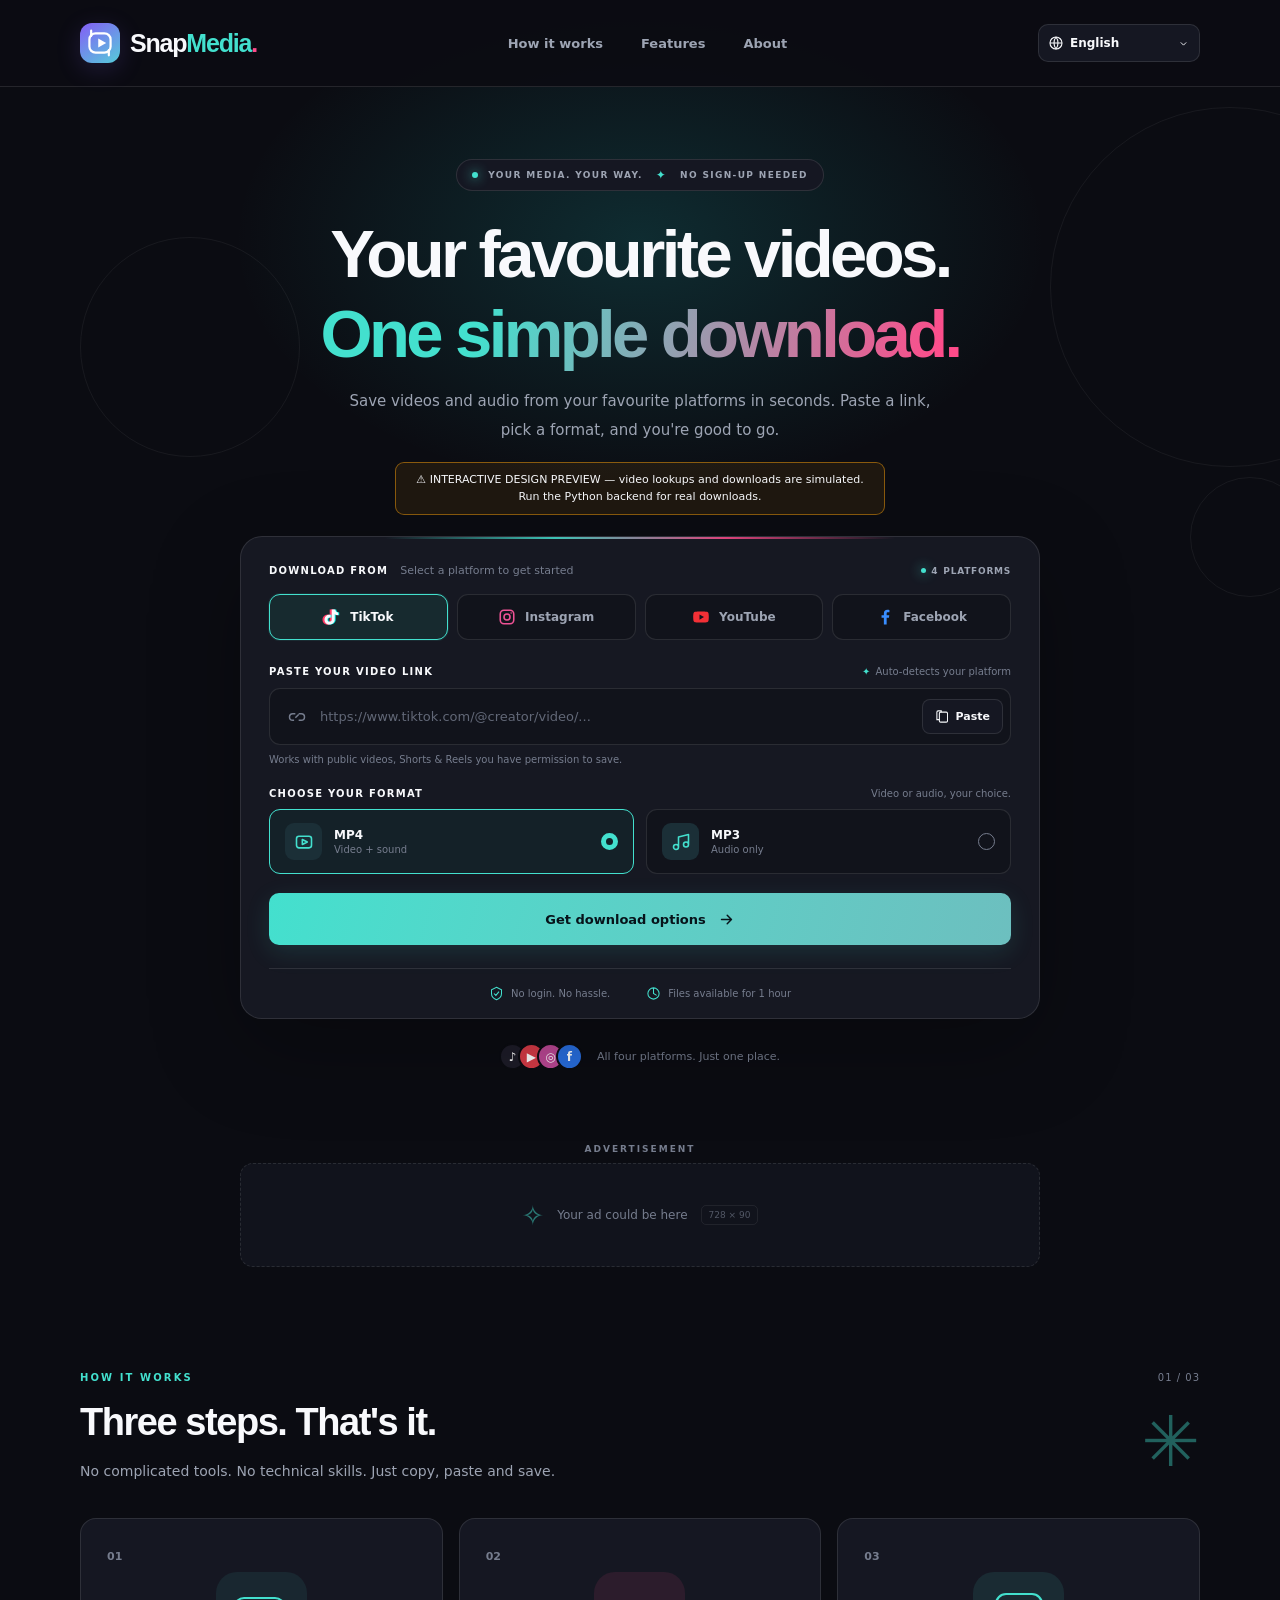
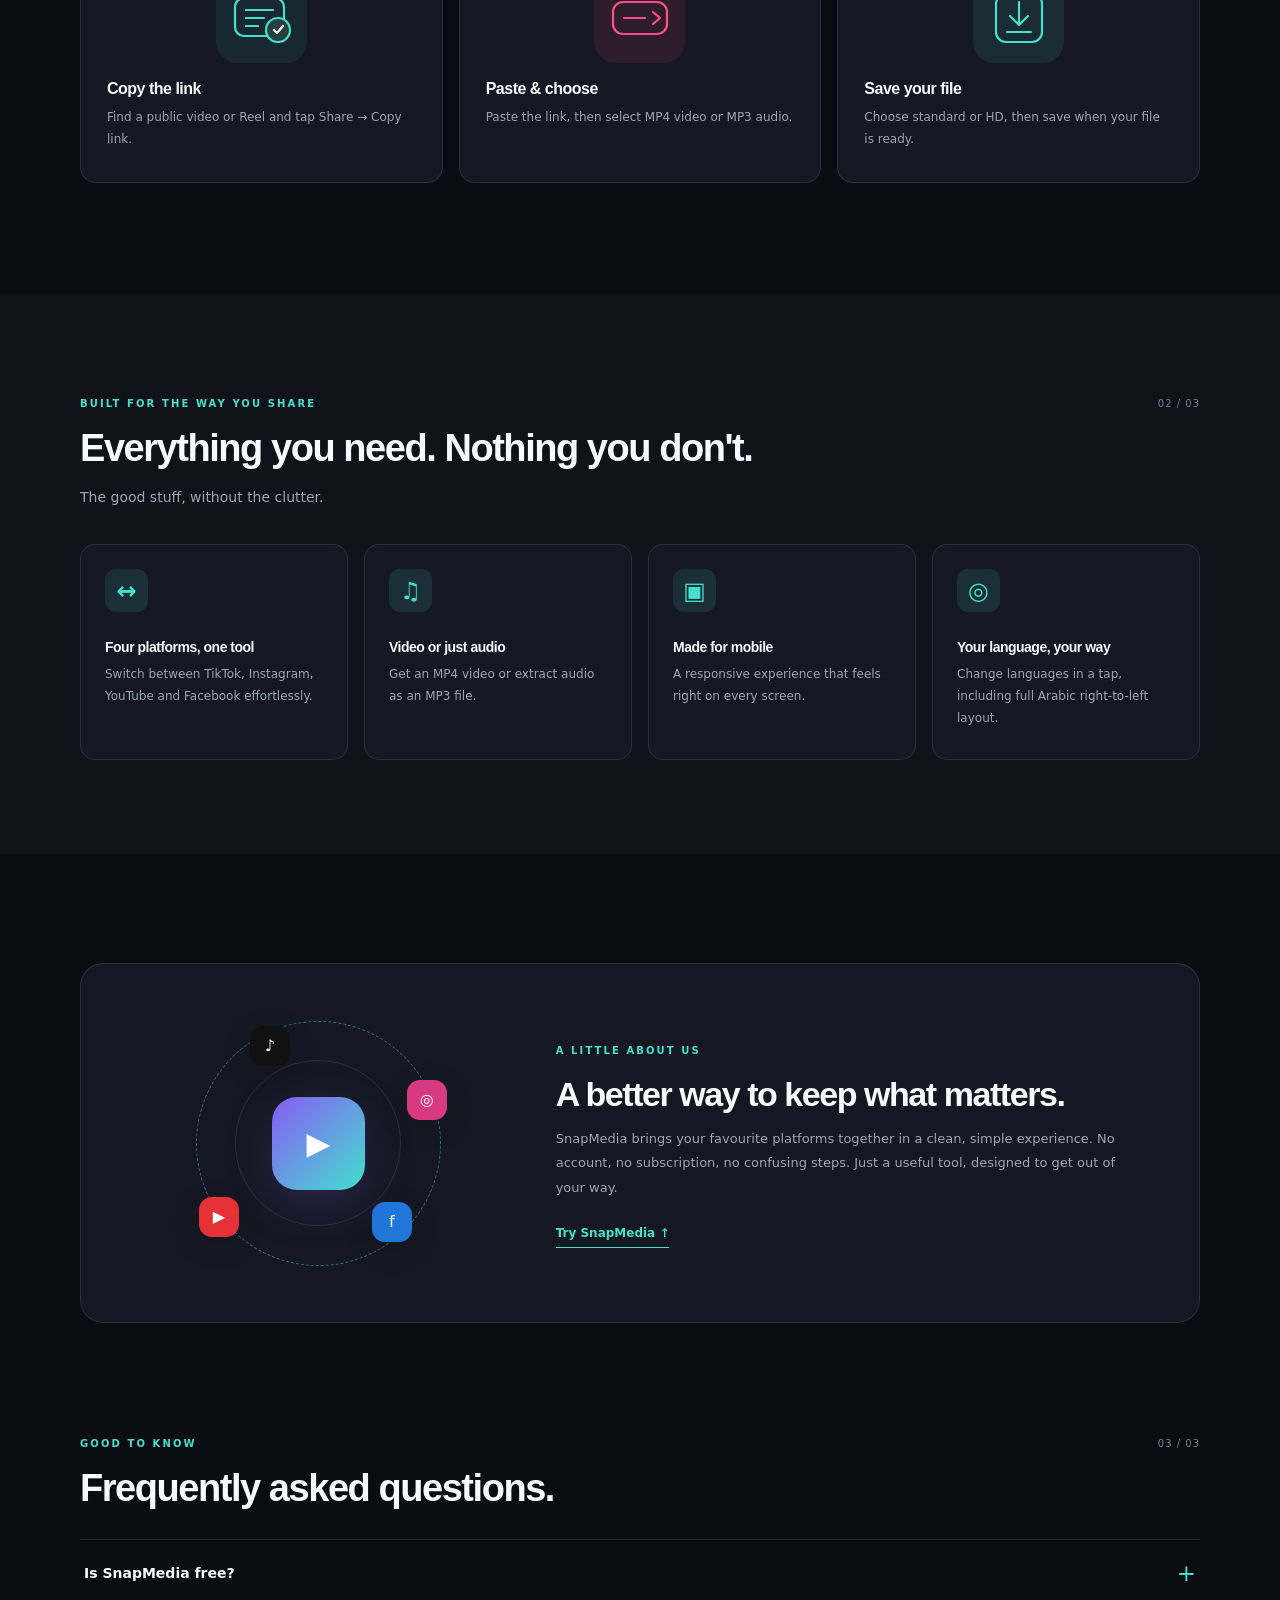
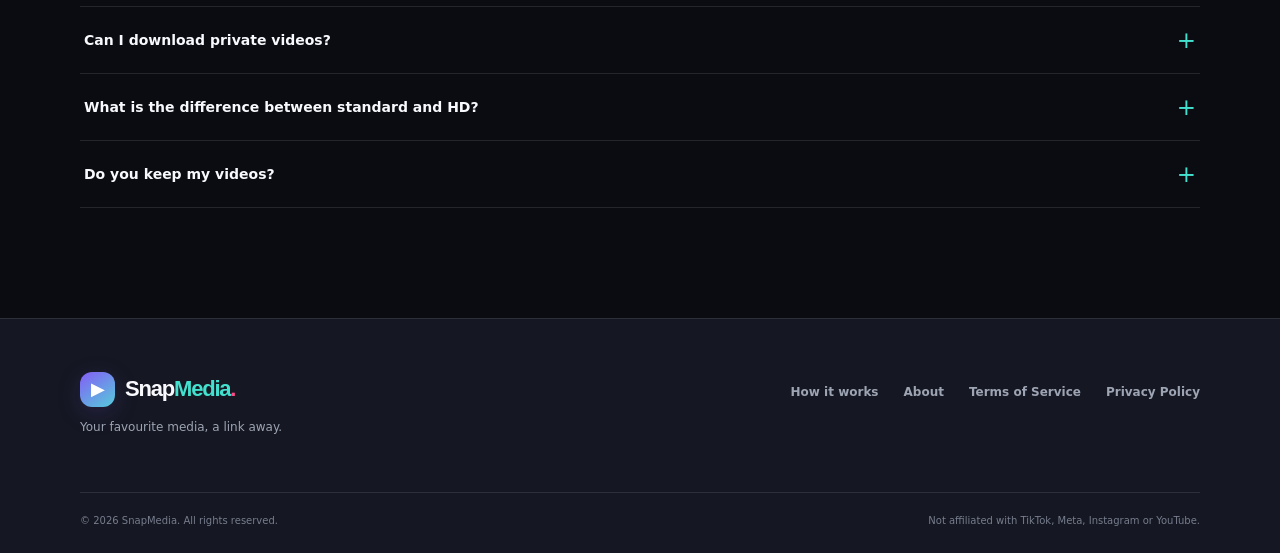
==== SnapMedia-Interactive-Demo.html @ b5b8c28d "Initial version of SnapMedia" ====
<!doctype html>
<html lang="en" dir="ltr">
<head>
  <meta charset="utf-8">
  <meta name="viewport" content="width=device-width, initial-scale=1">
  <meta name="theme-color" content="#0c0e15" id="theme-color">
  <meta name="description" content="SnapMedia is a simple, mobile-friendly downloader for permitted public TikTok, YouTube, Instagram and Facebook media. Choose MP4 or MP3.">
  <title>SnapMedia — One link. All your favourites.</title>
  
  
  
  
  <style>
/* SnapMedia — mobile-first, theme-aware visual system */
:root{font-family:'DM Sans',system-ui,-apple-system,sans-serif;font-synthesis:none;--page:#0b0c12;--surface:#151722;--panel:#161822;--border:rgba(255,255,255,.105);--ink:#f8f9fc;--muted:#9da4b3;--soft:#767d8e;--accent:#43e0ce;--accent2:#ff4b8a;--hero-glow:rgba(34,210,209,.16);--tab-bg:#11131b;--shadow:0 28px 90px rgba(0,0,0,.26);--feature-bg:#10121a;--step-art-circle:#263f3f;scroll-behavior:smooth}
*{box-sizing:border-box}html{scroll-padding-top:100px}body{margin:0;background:var(--page);color:var(--ink);transition:background .32s,color .32s;min-width:320px;overflow-x:hidden}body[data-platform=instagram]{--page:#faf8fc;--surface:#fff;--panel:#fff;--border:#e9e5ee;--ink:#1c1c2b;--muted:#667082;--soft:#7d8390;--accent:#ce378f;--accent2:#fb813f;--hero-glow:rgba(225,73,145,.16);--tab-bg:#f5f2f7;--shadow:0 25px 70px rgba(112,55,104,.1);--feature-bg:#f3f0f6;--step-art-circle:#f8d2ea}body[data-platform=youtube]{--page:#f9fafc;--surface:#fff;--panel:#fff;--border:#e8e9ee;--ink:#171925;--muted:#667082;--soft:#848b99;--accent:#ee3036;--accent2:#ff8b6b;--hero-glow:rgba(255,40,55,.13);--tab-bg:#f4f5f8;--shadow:0 25px 70px rgba(113,51,51,.09);--feature-bg:#f4f5f8;--step-art-circle:#fce0e0}body[data-platform=facebook]{--page:#f7f9ff;--surface:#fff;--panel:#fff;--border:#e1e7f5;--ink:#17213b;--muted:#64718a;--soft:#8794a7;--accent:#2879f1;--accent2:#70b3ff;--hero-glow:rgba(40,115,235,.15);--tab-bg:#f0f4fc;--shadow:0 25px 70px rgba(39,73,131,.11);--feature-bg:#eff4fc;--step-art-circle:#dcecff}
button,input,select{font:inherit}button{cursor:pointer}a{color:inherit;text-decoration:none}svg{display:block}a:focus-visible,button:focus-visible,input:focus-visible,select:focus-visible,summary:focus-visible{outline:3px solid var(--accent);outline-offset:3px}::selection{background:var(--accent);color:#0c0d14}.container{width:min(1120px,calc(100% - 48px));margin-inline:auto}.top-glow{position:absolute;inset:0 0 auto;height:700px;pointer-events:none;background:radial-gradient(ellipse 580px 360px at 50% 240px,var(--hero-glow),transparent 70%);z-index:-1}
.site-header{position:relative;z-index:4;border-bottom:1px solid var(--border);background:color-mix(in srgb,var(--page) 91%,transparent)}.header-inner{height:86px;display:flex;justify-content:space-between;align-items:center;gap:25px}.brand{display:inline-flex;align-items:center;gap:10px;font-family:'Plus Jakarta Sans',sans-serif;font-weight:800;font-size:25px;letter-spacing:-1.2px;white-space:nowrap}.brand-mark{width:40px;height:40px;display:grid;place-items:center;background:linear-gradient(145deg,#845df6,#55ccda);color:white;border-radius:12px;box-shadow:0 6px 25px #8260f42d;font-size:18px}.brand-mark svg{width:30px;height:30px}.brand-media{color:var(--accent)}.brand-dot{color:var(--accent2)}.desktop-nav{display:flex;align-items:center;gap:38px;margin-inline:auto}.desktop-nav a{color:var(--muted);font-size:13px;font-weight:700;transition:color .2s}.desktop-nav a:hover{color:var(--ink)}.header-tools{display:flex;gap:10px}.language-selector{height:38px;display:flex;align-items:center;gap:6px;border:1px solid var(--border);background:var(--surface);border-radius:10px;padding:0 9px;color:var(--ink);max-width:162px}.language-selector svg{width:16px;height:16px;fill:none;stroke:currentColor;stroke-width:1.7;flex:none}.language-selector select{color:inherit;border:0;outline:0;background:transparent;font-size:12px;font-weight:750;appearance:none;max-width:111px;min-width:72px;cursor:pointer}.language-selector option{color:#171925;background:#fff}.language-selector .chevron{width:13px;height:13px}.mobile-menu{display:none;border:1px solid var(--border);color:var(--ink);background:var(--surface);border-radius:10px;width:39px;height:39px;align-items:center;justify-content:center}.mobile-menu svg{width:21px;fill:none;stroke:currentColor;stroke-width:2;stroke-linecap:round}.mobile-nav{display:none}
.hero{position:relative;padding:72px 0 18px;isolation:isolate}.hero-lights{pointer-events:none;position:absolute;inset:0;z-index:-1;overflow:hidden}.hero-lights span{position:absolute;width:220px;height:220px;border:1px solid var(--border);border-radius:50%;top:150px;left:calc(50% - 560px);opacity:.5}.hero-lights span:nth-child(2){width:360px;height:360px;left:calc(50% + 410px);top:20px}.hero-lights span:nth-child(3){width:120px;height:120px;left:calc(50% + 550px);top:390px}.hero-inner{text-align:center}.eyebrow{display:inline-flex;gap:10px;align-items:center;justify-content:center;border:1px solid var(--border);background:var(--surface);color:var(--muted);border-radius:30px;padding:8px 15px;font-size:9px;font-weight:800;letter-spacing:1.35px;white-space:nowrap}.live-dot,.tool-counter-dot{width:6px;height:6px;background:var(--accent);border-radius:50%;box-shadow:0 0 12px var(--accent)}.eyebrow-star{color:var(--accent);font-size:12px;margin:0 3px}.hero h1{font-family:'Plus Jakarta Sans',sans-serif;font-size:clamp(39px,5.4vw,67px);font-weight:800;line-height:1.19;letter-spacing:-3.6px;margin:23px auto 14px}.gradient-words{background:linear-gradient(105deg,var(--accent) 25%,var(--accent2) 97%);background-clip:text;-webkit-background-clip:text;color:transparent}.hero-subtitle{color:var(--muted);font-size:15px;line-height:1.9;max-width:600px;margin:0 auto 31px}
.tool-wrap{width:min(800px,100%);margin:0 auto;text-align:start;background:var(--panel);border:1px solid var(--border);border-radius:22px;box-shadow:var(--shadow);padding:27px 28px 0;overflow:hidden;position:relative}.tool-wrap:before{content:'';position:absolute;top:0;left:18%;width:64%;height:2px;background:linear-gradient(90deg,transparent,var(--accent),var(--accent2),transparent);opacity:.85}.tool-heading{display:flex;justify-content:space-between;align-items:center;gap:12px;margin-bottom:17px}.tool-heading>div{display:flex;align-items:center;gap:12px;flex-wrap:wrap}.tool-heading-label,.form-label-row label,.format-heading>span:first-child{font-size:10px;font-weight:800;letter-spacing:1.25px}.tool-heading-hint{font-size:11px;color:var(--soft)}.tool-counter{font-size:9px;font-weight:800;letter-spacing:.75px;display:flex;gap:5px;align-items:center;white-space:nowrap;color:var(--muted)}.tool-counter-dot{height:5px;width:5px}.platform-tabs{display:grid;grid-template-columns:repeat(4,minmax(0,1fr));gap:9px;margin-bottom:26px}.platform-tab{display:flex;justify-content:center;align-items:center;gap:9px;min-width:0;padding:13px 9px;border:1px solid var(--border);border-radius:11px;color:var(--muted);font-weight:800;font-size:12px;background:var(--tab-bg);transition:background .2s,color .2s,border .2s,transform .2s}.platform-tab:hover{transform:translateY(-2px);color:var(--ink)}.platform-tab.active{color:var(--ink);border-color:var(--accent);background:color-mix(in srgb,var(--accent) 11%,var(--tab-bg));box-shadow:0 0 0 1px color-mix(in srgb,var(--accent) 9%,transparent)}.platform-icon{width:18px;height:18px;display:grid;place-items:center;flex:none}.platform-icon svg{width:18px;height:18px}.tiktok-icon{color:var(--ink);filter:drop-shadow(1.3px 0 #00ede1) drop-shadow(-1.3px 0 #ff3b66)}.instagram-icon{color:#ef5295}.instagram-icon svg{fill:none;stroke:currentColor;stroke-width:2.1}.youtube-icon{color:#f33036}.facebook-icon{color:#398dff}
.form-label-row,.format-heading{display:flex;align-items:center;justify-content:space-between;gap:10px;margin-bottom:11px}.tiny-hint,.format-desc{color:var(--soft);font-size:10px}.tiny-hint-star{color:var(--accent);margin-inline-end:5px}.url-field{height:57px;border:1px solid var(--border);border-radius:11px;display:flex;align-items:center;background:var(--tab-bg);padding:6px 7px 6px 17px;gap:11px;transition:border .2s,box-shadow .2s}.url-field:focus-within{border-color:var(--accent);box-shadow:0 0 0 3px color-mix(in srgb,var(--accent) 14%,transparent)}.link-icon{width:20px;flex:none;stroke:var(--soft);stroke-width:1.8;fill:none}.url-field input{width:100%;min-width:0;border:0;outline:0;background:transparent;color:var(--ink);font-size:13px;direction:ltr;text-align:left}.url-field input::placeholder{color:var(--soft);opacity:.8}.paste-button{border:1px solid var(--border);border-radius:8px;padding:9px 12px;display:flex;gap:6px;align-items:center;justify-content:center;background:var(--surface);color:var(--ink);font-size:11px;font-weight:750;flex:none}.paste-button:hover{border-color:var(--accent)}.paste-button svg{width:15px;height:15px;fill:none;stroke:currentColor;stroke-width:1.7}.input-hint{color:var(--soft);font-size:10px;margin:9px 0 23px}.format-heading{margin-bottom:10px}.format-choices{display:grid;grid-template-columns:1fr 1fr;gap:12px}.format-card{display:flex;gap:12px;align-items:center;padding:13px 15px;border:1px solid var(--border);border-radius:11px;cursor:pointer;background:var(--tab-bg);position:relative}.format-card:hover{border-color:var(--accent)}.format-card.selected{border-color:var(--accent);background:color-mix(in srgb,var(--accent) 7%,var(--tab-bg))}.format-card input{position:absolute;opacity:0;width:1px;height:1px}.format-symbol{width:37px;height:37px;display:grid;place-items:center;border-radius:9px;background:color-mix(in srgb,var(--accent) 12%,var(--surface));color:var(--accent);flex:none}.format-symbol svg{width:20px;height:20px;stroke:currentColor;stroke-width:1.9;stroke-linecap:round;stroke-linejoin:round}.format-text{display:flex;flex-direction:column;gap:2px}.format-text strong{font-size:12px;font-weight:800}.format-text small{color:var(--soft);font-size:10px}.radio-circle{width:17px;height:17px;border-radius:50%;border:1.5px solid var(--soft);margin-inline-start:auto;flex:none}.selected .radio-circle{border:5px solid var(--accent)}.analyze-button{display:flex;gap:12px;align-items:center;justify-content:center;height:52px;width:100%;margin-top:19px;background:linear-gradient(105deg,var(--accent),color-mix(in srgb,var(--accent) 78%,var(--accent2)));border:0;color:#07131a;border-radius:10px;font-size:13px;font-weight:850;box-shadow:0 7px 25px color-mix(in srgb,var(--accent) 13%,transparent);transition:transform .2s,filter .2s}.analyze-button:hover{transform:translateY(-2px);filter:brightness(1.07)}.analyze-button:disabled{opacity:.6;cursor:wait;transform:none}.analyze-button svg{width:17px;height:17px;stroke:currentColor;fill:none;stroke-width:2.1;stroke-linecap:round;stroke-linejoin:round}.status-message{margin-top:12px;padding:11px 13px;border-radius:9px;background:#e5393522;border:1px solid #ed4b4b70;font-size:12px;color:var(--ink);line-height:1.5}.status-message:empty{display:none}.tool-footer{border-top:1px solid var(--border);margin-top:23px;padding:17px 0;display:flex;align-items:center;justify-content:center;gap:36px;color:var(--soft);font-size:10px}.tool-footer>span{display:flex;align-items:center;gap:7px}.tool-footer svg{width:15px;height:15px;stroke:var(--accent);fill:none;stroke-width:1.65}.hero-bottom-note{display:flex;justify-content:center;align-items:center;gap:14px;color:var(--soft);font-size:11px;margin-top:24px}.hero-note-avatars{display:flex;padding-inline-start:7px}.hero-note-avatars span{display:grid;place-items:center;width:27px;height:27px;border:2px solid var(--page);border-radius:50%;margin-inline-start:-8px;background:#1d1c28;color:#fff;font-size:12px;font-weight:800}.hero-note-avatars span:nth-child(2){background:#d73b47}.hero-note-avatars span:nth-child(3){background:#bc4895}.hero-note-avatars span:nth-child(4){background:#286edf}
.result-section{padding-top:28px}.result-card{max-width:800px;margin:auto;padding:23px;border:1px solid var(--border);border-radius:19px;background:var(--surface);box-shadow:var(--shadow)}.result-top{font-size:10px;color:var(--accent);font-weight:850;letter-spacing:1px;display:flex;gap:9px;align-items:center;margin-bottom:17px}.result-check{border-radius:50%;background:var(--accent);color:#052521;width:20px;height:20px;display:grid;place-items:center}.media-preview{display:flex;align-items:center;gap:15px;padding-bottom:19px;border-bottom:1px solid var(--border)}.media-preview img,.preview-fallback{width:125px;height:85px;border-radius:11px;object-fit:cover;background:linear-gradient(140deg,var(--accent),var(--accent2));flex:none}.preview-fallback{display:grid;place-items:center;font-size:28px;color:white}.preview-copy{display:flex;flex-direction:column;min-width:0;gap:5px}.preview-copy strong{font-size:16px;max-width:550px;overflow:hidden;text-overflow:ellipsis;white-space:nowrap}.preview-copy small,.preview-copy span{color:var(--muted);font-size:11px}.download-actions{display:grid;grid-template-columns:1fr 1fr;gap:12px;margin-top:19px}.quality-button{padding:14px;border:1px solid var(--border);border-radius:10px;background:var(--tab-bg);color:var(--ink);display:flex;align-items:center;gap:12px;text-align:start}.quality-button:hover{border-color:var(--accent)}.quality-button.premium{background:color-mix(in srgb,var(--accent) 12%,var(--tab-bg));border-color:color-mix(in srgb,var(--accent) 55%,transparent)}.quality-icon{width:39px;height:39px;border-radius:10px;display:grid;place-items:center;background:var(--surface);font-size:23px;color:var(--accent);flex:none}.quality-button strong,.quality-button small{display:block}.quality-button strong{font-size:13px}.quality-button small{font-size:10px;color:var(--muted);margin-top:3px}.quality-note{font-size:10px;color:var(--soft);text-align:center;margin:13px 0 0}
.ad-section{margin-top:56px;text-align:center}.ad-label{font-size:9px;letter-spacing:2px;font-weight:750;color:var(--soft);margin-bottom:9px}.ad-slot{height:104px;width:min(800px,100%);border:1px dashed var(--border);background:color-mix(in srgb,var(--surface) 70%,transparent);border-radius:13px;margin:auto;display:flex;align-items:center;justify-content:center;gap:13px;color:var(--soft);font-size:12px}.ad-symbol{font-size:27px;color:var(--accent);opacity:.5}.ad-size{font-size:9px;border:1px solid var(--border);padding:4px 7px;border-radius:5px;opacity:.65}
.section{padding-top:105px;padding-bottom:10px}.section-topline{display:flex;justify-content:space-between;align-items:center;margin-bottom:16px}.section-kicker{font-size:10px;letter-spacing:2.1px;font-weight:850;color:var(--accent)}.section-small{font-size:10px;color:var(--soft);letter-spacing:1px}.section-title-row{display:flex;justify-content:space-between;align-items:center;gap:40px;margin-bottom:34px}.section h2{font-family:'Plus Jakarta Sans',sans-serif;font-size:clamp(27px,3.1vw,38px);line-height:1.24;letter-spacing:-1.45px;margin:0 0 12px}.section-title-row p,.about-copy p{font-size:14px;line-height:1.85;color:var(--muted);margin:0}.section-sparkle{font-size:70px;color:var(--accent);opacity:.4}.steps-grid{display:grid;grid-template-columns:repeat(3,1fr);gap:16px}.step-card{position:relative;border:1px solid var(--border);border-radius:16px;background:var(--surface);padding:26px;min-height:265px;overflow:hidden}.step-number{font-size:11px;font-weight:800;color:var(--soft)}.step-art{display:grid;place-items:center;width:91px;height:91px;margin:8px auto 17px;border-radius:21px;background:color-mix(in srgb,var(--accent) 8%,var(--surface))}.step-art svg{width:70px;height:70px;stroke:var(--accent);fill:none;stroke-width:2.2;stroke-linecap:round;stroke-linejoin:round}.step-art svg .checkpath{stroke:#fff}.step-art-two{background:color-mix(in srgb,var(--accent2) 10%,var(--surface))}.step-art-two svg{stroke:var(--accent2)}.step-art-three{background:color-mix(in srgb,var(--accent) 10%,var(--surface))}.step-card h3,.feature-card h3{font-family:'Plus Jakarta Sans',sans-serif;font-size:16px;letter-spacing:-.5px;margin:0 0 9px}.step-card p,.feature-card p{font-size:12px;line-height:1.8;color:var(--muted);margin:0}.feature-section{background:var(--feature-bg);margin-top:100px;padding-bottom:94px}.feature-grid{display:grid;grid-template-columns:repeat(4,1fr);gap:16px}.feature-card{border:1px solid var(--border);background:var(--surface);border-radius:15px;padding:24px;min-height:216px}.feature-icon{display:grid;place-items:center;width:43px;height:43px;border-radius:11px;font-size:24px;font-weight:700;background:color-mix(in srgb,var(--accent) 12%,var(--surface));color:var(--accent);margin-bottom:27px}.feature-card h3{font-size:14px}.about-section{padding-top:109px}.about-card{display:grid;grid-template-columns:39% 1fr;align-items:center;gap:40px;min-height:360px;background:var(--surface);border:1px solid var(--border);border-radius:23px;padding:35px 66px 35px 40px;overflow:hidden}.about-orb{width:245px;height:245px;border:1px dashed color-mix(in srgb,var(--accent) 50%,transparent);border-radius:50%;display:grid;place-items:center;position:relative;margin:auto}.about-orb:before{content:'';position:absolute;width:164px;height:164px;border:1px solid var(--border);border-radius:50%}.orb-center{width:93px;height:93px;display:grid;place-items:center;border-radius:25px;color:white;font-size:31px;background:linear-gradient(135deg,#885bf4,var(--accent));box-shadow:0 13px 45px #674fbc45;z-index:1}.about-orb span{position:absolute;border-radius:13px;display:grid;place-items:center;width:40px;height:40px;background:#21252d;color:white;box-shadow:0 7px 30px #0002}.about-orb .orb-one{top:4px;left:53px;background:#111;color:#fff}.about-orb .orb-two{top:58px;right:-7px;background:#d73a80}.about-orb .orb-three{bottom:23px;right:28px;background:#2176da}.about-orb .orb-four{bottom:28px;left:2px;background:#e63236}.about-copy h2{margin-top:15px;font-size:34px}.about-copy p{font-size:13px;margin-bottom:22px}.about-link{display:inline-block;font-size:12px;font-weight:800;color:var(--accent);border-bottom:1px solid var(--accent);padding-bottom:7px}.faq-section{padding-bottom:110px}.faq-section h2{margin-bottom:26px}.faq-list{border-top:1px solid var(--border)}.faq-list details{border-bottom:1px solid var(--border);padding:20px 4px}.faq-list summary{list-style:none;cursor:pointer;display:flex;align-items:center;justify-content:space-between;gap:20px;font-weight:750;font-size:14px}.faq-list summary::-webkit-details-marker{display:none}.faq-list .plus{font-size:23px;font-weight:400;color:var(--accent);transition:transform .2s}.faq-list details[open] .plus{transform:rotate(45deg)}.faq-list p{color:var(--muted);line-height:1.8;font-size:13px;margin:12px 0 0;max-width:750px}
.footer{background:var(--surface);border-top:1px solid var(--border);padding:53px 0 27px}.footer-main{display:flex;justify-content:space-between;gap:30px;align-items:start;padding-bottom:46px}.footer-brand{font-size:22px}.footer-brand .brand-mark{height:35px;width:35px}.footer-main p{color:var(--muted);font-size:12px;margin-top:13px}.footer-links{display:flex;gap:25px;flex-wrap:wrap;margin-top:13px}.footer-links a{font-size:12px;font-weight:700;color:var(--muted)}.footer-links a:hover{color:var(--accent)}.footer-bottom{border-top:1px solid var(--border);padding-top:22px;display:flex;justify-content:space-between;gap:15px;color:var(--soft);font-size:10px}
dialog{border:0;padding:0;box-shadow:0 35px 130px #0008;color:var(--ink);background:var(--surface);max-width:calc(100% - 32px);border-radius:21px;overflow:visible}dialog::backdrop{background:rgba(4,6,13,.78);backdrop-filter:blur(8px)}.reward-dialog,.progress-dialog{width:435px}.modal-inner{position:relative;padding:32px;text-align:center}.modal-x{position:absolute;right:17px;top:15px;border:0;background:transparent;color:var(--muted);font-size:24px}.modal-icon,.progress-icon{width:58px;height:58px;display:grid;place-items:center;margin:0 auto 14px;background:color-mix(in srgb,var(--accent) 13%,var(--surface));color:var(--accent);border-radius:16px;font-size:28px}.modal-kicker{color:var(--accent);font-size:10px;letter-spacing:2px;font-weight:850;margin:0 0 10px}.modal-inner h2{font-family:'Plus Jakarta Sans',sans-serif;font-size:23px;line-height:1.35;letter-spacing:-.8px;margin:0 0 11px}.modal-description,.progress-dialog p{font-size:12px;line-height:1.8;color:var(--muted)}.reward-summary{display:flex;justify-content:space-between;align-items:center;gap:10px;background:var(--tab-bg);border:1px solid var(--border);border-radius:10px;padding:15px;margin:20px 0}.reward-summary span{font-size:9px;font-weight:850;letter-spacing:1px;color:var(--soft)}.reward-summary strong{font-size:12px}.reward-continue{display:flex;align-items:center;justify-content:center;gap:15px;background:var(--accent);color:#081b1b;border:0;border-radius:10px;width:100%;padding:14px;font-weight:850;font-size:12px}.reward-cancel,.progress-close{border:0;background:transparent;color:var(--muted);padding:13px;font-size:12px;font-weight:750}.reward-disclaimer{font-size:10px!important;color:var(--soft)!important;margin:4px 0 0}.progress-track{height:9px;border-radius:10px;background:var(--tab-bg);overflow:hidden;margin:25px 0 12px}.progress-track span{display:block;background:linear-gradient(90deg,var(--accent),var(--accent2));height:100%;transition:width .3s}.progress-percent{font-size:23px;color:var(--accent);display:block}.progress-tip{font-size:10px!important;margin:3px 0 0}.toast{position:fixed;bottom:24px;left:50%;transform:translateX(-50%) translateY(100px);background:var(--surface);color:var(--ink);border:1px solid var(--border);box-shadow:0 20px 50px #0004;padding:14px 20px;border-radius:11px;z-index:100;font-size:12px;opacity:0;transition:transform .25s,opacity .25s;max-width:90%;text-align:center}.toast.show{opacity:1;transform:translateX(-50%) translateY(0)}
/* Legal pages */.legal-page{background:var(--page);min-height:75vh;padding:70px 0 110px}.legal-container{max-width:810px}.legal-back{font-size:12px;color:var(--accent);font-weight:800}.legal-heading{font-family:'Plus Jakarta Sans',sans-serif;font-size:clamp(36px,5vw,52px);letter-spacing:-2px;margin:25px 0 10px}.legal-date{color:var(--soft);font-size:12px;margin-bottom:45px}.legal-content{color:var(--muted);font-size:14px;line-height:1.9}.legal-content h2{font-family:'Plus Jakarta Sans',sans-serif;font-size:20px;letter-spacing:-.5px;color:var(--ink);margin:34px 0 8px}.legal-content p{margin:10px 0}.legal-content a{color:var(--accent);text-decoration:underline}
[dir=rtl] .brand,[dir=rtl] .eyebrow,[dir=rtl] .tool-counter{letter-spacing:0}[dir=rtl] .hero h1{letter-spacing:-.7px}[dir=rtl] .section h2{letter-spacing:0}[dir=rtl] .step-number,[dir=rtl] .section-small,[dir=rtl] .brand{direction:ltr}[dir=rtl] .hero-bottom-note{direction:rtl}[dir=rtl] .paste-button svg{transform:scaleX(-1)}
html[lang=ar] body,html[lang=ar] button,html[lang=ar] input,html[lang=ar] select{font-family:'Cairo',sans-serif}html[lang=ar] h1,html[lang=ar] h2,html[lang=ar] h3{font-family:'Cairo',sans-serif;line-height:1.45}html[lang=ar] .tool-heading-label,html[lang=ar] .form-label-row label,html[lang=ar] .section-kicker,html[lang=ar] .eyebrow{letter-spacing:0}
@media(max-width:900px){.desktop-nav{gap:17px}.header-inner{height:73px}.feature-grid{grid-template-columns:repeat(2,1fr)}.about-card{grid-template-columns:1fr 1.5fr;padding:35px}.about-orb{transform:scale(.85)}.footer-main{flex-direction:column}.section{padding-top:80px}.feature-section{padding-bottom:75px;margin-top:70px}}
@media(max-width:680px){.container{width:min(100% - 32px,480px)}.header-inner{height:66px}.brand{font-size:21px;gap:8px}.brand-mark{width:34px;height:34px;border-radius:10px}.brand-mark svg{width:27px;height:27px}.desktop-nav{display:none}.mobile-menu{display:flex}.mobile-nav{display:flex;flex-direction:column;gap:0;padding-bottom:12px}.mobile-nav[hidden]{display:none}.mobile-nav a{padding:12px 0;border-top:1px solid var(--border);color:var(--muted);font-size:13px;font-weight:700}.language-selector{height:37px}.hero{padding:48px 0 0}.eyebrow{font-size:8px;letter-spacing:.6px;gap:6px;padding:8px 10px}.hero h1{font-size:clamp(34px,8.7vw,48px);letter-spacing:-1.8px;margin-top:24px;line-height:1.24}.hero-subtitle{font-size:12px;line-height:1.85;max-width:360px;margin-bottom:26px}.tool-wrap{padding:18px 15px 0;border-radius:16px}.tool-heading{margin-bottom:13px}.tool-heading-label{font-size:9px}.tool-heading-hint{display:none}.tool-counter{font-size:9px}.platform-tabs{gap:6px;margin-bottom:22px}.platform-tab{flex-direction:column;gap:5px;padding:12px 2px;font-size:10px;border-radius:10px}.platform-icon,.platform-icon svg{width:18px;height:18px}.form-label-row label,.format-heading>span:first-child{font-size:9px;letter-spacing:.7px}.tiny-hint,.format-desc{font-size:9px}.url-field{height:55px;padding-inline-start:11px;gap:7px}.url-field input{font-size:11px}.paste-button{padding:9px 9px}.paste-button svg{width:13px;height:13px}.input-hint{font-size:9px;line-height:1.5;margin-bottom:22px}.format-choices{gap:8px}.format-card{padding:11px 9px;gap:7px}.format-symbol{width:33px;height:33px}.format-text strong{font-size:12px}.format-text small{font-size:9px}.radio-circle{width:15px;height:15px}.selected .radio-circle{border-width:4px}.analyze-button{height:50px}.tool-footer{gap:10px;justify-content:space-between;margin-top:19px;font-size:9px}.tool-footer>span{gap:5px}.tool-footer svg{width:13px;height:13px}.hero-bottom-note{margin-top:23px;font-size:10px}.ad-section{margin-top:48px}.ad-slot{height:85px}.ad-size{display:none}.section{padding-top:77px}.section h2{font-size:29px;line-height:1.25}.section-title-row{margin-bottom:25px}.section-title-row p{font-size:12px}.section-sparkle{display:none}.steps-grid{grid-template-columns:1fr;gap:11px}.step-card{min-height:145px;padding:20px;display:grid;grid-template-columns:60px 1fr;grid-template-rows:auto auto;column-gap:14px;align-content:center}.step-card .step-number{position:absolute;right:18px;top:15px}.step-art{grid-row:1/3;grid-column:1;transform:scale(.7);transform-origin:center left;margin:0;width:80px;height:88px}.step-card h3{grid-column:2;align-self:end;margin-bottom:4px}.step-card p{grid-column:2;line-height:1.6;font-size:11px}.feature-section{padding-bottom:76px;margin-top:67px}.feature-grid{grid-template-columns:1fr 1fr;gap:10px}.feature-card{min-height:197px;padding:18px 15px}.feature-icon{width:38px;height:38px;margin-bottom:20px}.feature-card h3{font-size:12px}.feature-card p{font-size:11px;line-height:1.65}.about-section{padding-top:72px}.about-card{grid-template-columns:1fr;padding:24px;gap:8px}.about-orb{transform:scale(.68);height:175px;margin:0 auto}.about-copy h2{font-size:28px}.about-copy p{font-size:12px}.faq-section{padding-bottom:75px}.faq-list summary{font-size:12px;line-height:1.6}.faq-list p{font-size:11px}.footer{padding-top:40px}.footer-main{padding-bottom:30px}.footer-links{gap:12px 19px}.footer-bottom{flex-direction:column;font-size:9px}.result-card{padding:15px}.media-preview img,.preview-fallback{width:83px;height:72px}.preview-copy strong{font-size:12px;max-width:235px}.download-actions{gap:8px}.quality-button{gap:7px;padding:10px}.quality-icon{width:30px;height:30px;font-size:17px}.quality-button strong{font-size:11px}.quality-button small{font-size:9px}.modal-inner{padding:25px 20px}.legal-page{padding:38px 0 75px}}
@media(max-width:365px){.container{width:calc(100% - 22px)}.header-inner{gap:7px}.brand{font-size:18px}.language-selector{max-width:120px}.language-selector select{max-width:71px;min-width:50px;font-size:10px}.hero h1{font-size:33px}.tool-wrap{padding-inline:11px}.platform-tab{font-size:9px}.tiny-hint{display:none}.format-card{gap:5px}.format-symbol{width:28px;height:30px}.format-text small{font-size:8px}.tool-footer{font-size:8px}}
@media(prefers-reduced-motion:reduce){*,*:before,*:after{scroll-behavior:auto!important;transition:none!important;animation:none!important}}
@media(max-width:680px){.language-selector{max-width:136px}.language-selector select{max-width:77px;min-width:0;width:77px}}
@media(max-width:365px){.language-selector{max-width:118px}.language-selector select{max-width:60px;width:60px}}

</style>
  
  
  
  
</head>
<body data-platform="tiktok">
  <div class="top-glow" aria-hidden="true"></div>
  <header class="site-header" id="top">
    <div class="container header-inner">
      <a href="#top" class="brand" aria-label="SnapMedia home">
        <span class="brand-mark"><svg viewBox="0 0 34 34" fill="none" aria-hidden="true"><rect x="5" y="6" width="24" height="22" rx="7" stroke="currentColor" stroke-width="2.5"/><path d="m15 12 9 5-9 5V12Z" fill="currentColor"/><path d="M7 3v6M27 25v6" stroke="currentColor" stroke-width="2.5" stroke-linecap="round"/></svg></span>
        <span>Snap<span class="brand-media">Media</span><span class="brand-dot">.</span></span>
      </a>
      <nav class="desktop-nav" aria-label="Main navigation">
        <a href="#how" data-i18n="navHow">How it works</a>
        <a href="#features" data-i18n="navFeatures">Features</a>
        <a href="#about" data-i18n="navAbout">About</a>
      </nav>
      <div class="header-tools">
        <label class="language-selector" for="language"><svg viewBox="0 0 24 24" aria-hidden="true"><circle cx="12" cy="12" r="9"/><path d="M3 12h18M12 3c-4 5-4 13 0 18 4-5 4-13 0-18"/></svg><select id="language" aria-label="Choose language"></select><svg class="chevron" viewBox="0 0 24 24" aria-hidden="true"><path d="m7 10 5 5 5-5"/></svg></label>
        <button class="mobile-menu" id="menu-toggle" aria-label="Toggle navigation" aria-expanded="false"><svg viewBox="0 0 24 24" aria-hidden="true"><path d="M4 7h16M4 12h16M4 17h16"/></svg></button>
      </div>
    </div>
    <nav class="mobile-nav container" id="mobile-nav" aria-label="Mobile navigation" hidden>
      <a href="#how" data-i18n="navHow">How it works</a><a href="#features" data-i18n="navFeatures">Features</a><a href="#about" data-i18n="navAbout">About</a>
    </nav>
  </header>

  <main>
    <section class="hero" aria-labelledby="hero-heading">
      <div class="hero-lights" aria-hidden="true"><span></span><span></span><span></span></div>
      <div class="container hero-inner">
        <div class="eyebrow"><span class="live-dot"></span><span data-i18n="eyebrow">YOUR MEDIA. YOUR WAY.</span><span class="eyebrow-star">✦</span><span data-i18n="eyebrow2">NO SIGN-UP NEEDED</span></div>
        <h1 id="hero-heading"><span data-i18n="heroLine1">Your favourite videos.</span><br><span class="gradient-words" data-i18n="heroLine2">One simple download.</span></h1>
        <p class="hero-subtitle" data-i18n="heroSubtitle">Save videos and audio from your favourite platforms in seconds. Paste a link, pick a format, and you're good to go.</p>

        <p style="margin: -13px auto 21px;max-width: 490px;background:#f59e0b15;border:1px solid #f59e0b80;border-radius:9px;padding:9px;color:var(--ink);font-size:11px;line-height:1.5" role="note">⚠ INTERACTIVE DESIGN PREVIEW — video lookups and downloads are simulated. Run the Python backend for real downloads.</p><div class="tool-wrap">
          <div class="tool-heading"><div><span class="tool-heading-label" data-i18n="downloadFrom">DOWNLOAD FROM</span><span class="tool-heading-hint" data-i18n="selectPlatform">Select a platform to get started</span></div><span class="tool-counter"><span class="tool-counter-dot"></span> 4 <span data-i18n="platforms">PLATFORMS</span></span></div>
          <div class="platform-tabs" id="platform-tabs" role="tablist" aria-label="Choose platform">
            <button type="button" class="platform-tab active" data-platform-option="tiktok" role="tab" aria-selected="true"><span class="platform-icon tiktok-icon"><svg viewBox="0 0 24 24" fill="currentColor" aria-hidden="true"><path d="M16.3 2c.3 2.4 1.7 4 4 4.1v3.6c-1.8 0-3.3-.5-4.7-1.5V15c0 4.2-2.9 7-7 7-3.8 0-6.6-2.8-6.6-6.5S4.8 9 8.6 9c.5 0 1 .05 1.5.2V13c-.4-.2-.9-.3-1.4-.3-1.6 0-2.8 1.2-2.8 2.8 0 1.7 1.2 2.8 2.8 2.8 1.8 0 2.9-1.2 2.9-3V2h4.7Z"/></svg></span><span>TikTok</span></button>
            <button type="button" class="platform-tab" data-platform-option="instagram" role="tab" aria-selected="false"><span class="platform-icon instagram-icon"><svg viewBox="0 0 24 24" aria-hidden="true"><rect x="3" y="3" width="18" height="18" rx="5"/><circle cx="12" cy="12" r="4"/><circle cx="17.5" cy="6.8" r="1" fill="currentColor" stroke="none"/></svg></span><span>Instagram</span></button>
            <button type="button" class="platform-tab" data-platform-option="youtube" role="tab" aria-selected="false"><span class="platform-icon youtube-icon"><svg viewBox="0 0 24 24" fill="currentColor" aria-hidden="true"><path d="M22 7.1a2.9 2.9 0 0 0-2-2C18.2 4.6 12 4.6 12 4.6s-6.2 0-8 .5a2.9 2.9 0 0 0-2 2C1.6 8.9 1.6 12 1.6 12s0 3.1.4 4.9a2.9 2.9 0 0 0 2 2c1.8.5 8 .5 8 .5s6.2 0 8-.5a2.9 2.9 0 0 0 2-2c.4-1.8.4-4.9.4-4.9s0-3.1-.4-4.9ZM10 15.5v-7l6 3.5-6 3.5Z"/></svg></span><span>YouTube</span></button>
            <button type="button" class="platform-tab" data-platform-option="facebook" role="tab" aria-selected="false"><span class="platform-icon facebook-icon"><svg viewBox="0 0 24 24" fill="currentColor" aria-hidden="true"><path d="M14.2 22v-8.9h3l.5-3.5h-3.5V7.4c0-1 .3-1.7 1.8-1.7h1.9V2.6c-.3 0-1.5-.2-2.8-.2-2.8 0-4.6 1.7-4.6 4.8v2.4H7.4v3.5h3.1V22h3.7Z"/></svg></span><span>Facebook</span></button>
          </div>
          <form id="download-form" class="download-form" novalidate>
            <div class="form-label-row"><label for="video-url" data-i18n="pasteLabel">PASTE YOUR VIDEO LINK</label><span class="tiny-hint"><span class="tiny-hint-star">✦</span><span data-i18n="autoDetect">Auto-detects your platform</span></span></div>
            <div class="url-field"><svg class="link-icon" viewBox="0 0 24 24" aria-hidden="true"><path d="m10 13 4-4M8.5 16H7a4 4 0 0 1 0-8h3m4 0h3a4 4 0 1 1 0 8h-3"/></svg><input type="url" id="video-url" autocomplete="url" spellcheck="false" placeholder="https://www.tiktok.com/@creator/video/..." aria-describedby="input-hint" required><button type="button" class="paste-button" id="paste-button"><svg viewBox="0 0 24 24" aria-hidden="true"><rect x="7" y="5" width="13" height="16" rx="2"/><path d="M10 5V3H5a2 2 0 0 0-2 2v12h4"/></svg><span data-i18n="paste">Paste</span></button></div>
            <p class="input-hint" id="input-hint" data-i18n="inputHint">Works with public videos, Shorts & Reels you have permission to save.</p>
            <div class="format-heading"><span data-i18n="chooseFormat">CHOOSE YOUR FORMAT</span><span class="format-desc" data-i18n="formatHint">Video or audio, your choice.</span></div>
            <div class="format-choices" role="radiogroup" aria-label="Download format"><label class="format-card selected" data-format="mp4"><input type="radio" name="media-format" value="mp4" checked><span class="format-symbol"><svg viewBox="0 0 24 24" fill="none" aria-hidden="true"><rect x="3" y="5" width="18" height="14" rx="3"/><path d="m10 9 6 3-6 3V9Z"/></svg></span><span class="format-text"><strong>MP4</strong><small data-i18n="videoFormat">Video + sound</small></span><span class="radio-circle"></span></label><label class="format-card" data-format="mp3"><input type="radio" name="media-format" value="mp3"><span class="format-symbol"><svg viewBox="0 0 24 24" fill="none" aria-hidden="true"><path d="M9 18V6l12-3v12M9 18a3 3 0 1 1-6 0 3 3 0 0 1 6 0Zm12-3a3 3 0 1 1-6 0 3 3 0 0 1 6 0Z"/></svg></span><span class="format-text"><strong>MP3</strong><small data-i18n="audioFormat">Audio only</small></span><span class="radio-circle"></span></label></div>
            <button type="submit" class="analyze-button" id="analyze-button"><span data-i18n="getOptions">Get download options</span><svg viewBox="0 0 24 24" aria-hidden="true"><path d="M5 12h14m-6-6 6 6-6 6"/></svg></button>
            <div class="status-message" id="form-status" role="status" aria-live="polite" hidden></div>
          </form>
          <div class="tool-footer"><span><svg viewBox="0 0 24 24" aria-hidden="true"><path d="m12 2 8 4v6c0 5-3.4 8.4-8 10-4.6-1.6-8-5-8-10V6l8-4Zm-4 10 3 3 5-6"/></svg><span data-i18n="toolFoot1">No login. No hassle.</span></span><span><svg viewBox="0 0 24 24" aria-hidden="true"><path d="M12 3v9l5 3M3 12a9 9 0 1 0 18 0 9 9 0 0 0-18 0Z"/></svg><span data-i18n="toolFoot2">Files available for 1 hour</span></span></div>
        </div>
        <div class="hero-bottom-note"><span class="hero-note-avatars"><span>♪</span><span>▶</span><span>◎</span><span>f</span></span><span data-i18n="heroNote">All four platforms. Just one place.</span></div>
      </div>
    </section>

    <section id="result-section" class="result-section container" aria-live="polite" hidden>
      <div class="result-card"><div class="result-top"><span class="result-check">✓</span><span data-i18n="linkReady">LINK FOUND — CHOOSE YOUR QUALITY</span></div><div class="media-preview"><img id="media-thumbnail" src="" alt="Video thumbnail" loading="lazy" hidden><div id="preview-fallback" class="preview-fallback">▶</div><div class="preview-copy"><strong id="media-title"></strong><small id="media-creator"></small><span id="media-duration"></span></div></div><div class="download-actions"><button type="button" class="quality-button standard" data-quality="standard"><span class="quality-icon">↓</span><span><strong data-i18n="downloadStandard">Download</strong><small id="standard-desc">MP4 · Up to 720p</small></span></button><button type="button" class="quality-button premium" data-quality="hd"><span class="quality-icon">✦</span><span><strong data-i18n="downloadHD">Download HD</strong><small id="hd-desc">MP4 · Up to 1080p</small></span></button></div><p class="quality-note" data-i18n="qualityNote">Quality depends on the original upload. HD does not enhance the source.</p></div>
    </section>

    <section class="ad-section container" aria-label="Advertising"><div class="ad-label" data-i18n="advertisement">ADVERTISEMENT</div><div class="ad-slot" id="banner-ad"><span class="ad-symbol">✧</span><span data-i18n="adPlaceholder">Your ad could be here</span><span class="ad-size">728 × 90</span></div></section>

    <section id="how" class="section how-section container"><div class="section-topline"><span class="section-kicker" data-i18n="stepsKicker">HOW IT WORKS</span><span class="section-small">01 / 03</span></div><div class="section-title-row"><div><h2 data-i18n="stepsTitle">Three steps. That's it.</h2><p data-i18n="stepsSubtitle">No complicated tools. No technical skills. Just copy, paste and save.</p></div><div class="section-sparkle" aria-hidden="true">✳</div></div>
      <div class="steps-grid"><article class="step-card"><span class="step-number">01</span><span class="step-art step-art-one"><svg viewBox="0 0 70 70" aria-hidden="true"><rect x="9" y="15" width="49" height="38" rx="9"/><path d="M20 27h27M20 35h18M20 43h12"/><circle cx="52" cy="47" r="12" fill="var(--step-art-circle)"/><path d="m48 47 3 3 6-7" class="checkpath"/></svg></span><h3 data-i18n="step1Title">Copy the link</h3><p data-i18n="step1Desc">Find a public video or Reel and tap Share → Copy link.</p></article><article class="step-card"><span class="step-number">02</span><span class="step-art step-art-two"><svg viewBox="0 0 70 70" aria-hidden="true"><rect x="8" y="19" width="54" height="32" rx="10"/><path d="M19 35h21M48 29l7 6-7 6"/></svg></span><h3 data-i18n="step2Title">Paste & choose</h3><p data-i18n="step2Desc">Paste the link, then select MP4 video or MP3 audio.</p></article><article class="step-card"><span class="step-number">03</span><span class="step-art step-art-three"><svg viewBox="0 0 70 70" aria-hidden="true"><rect x="12" y="11" width="46" height="48" rx="10"/><path d="M35 19v23m-9-9 9 9 9-9M23 49h24"/></svg></span><h3 data-i18n="step3Title">Save your file</h3><p data-i18n="step3Desc">Choose standard or HD, then save when your file is ready.</p></article></div>
    </section>

    <section id="features" class="section feature-section"><div class="container"><div class="section-topline"><span class="section-kicker" data-i18n="featureKicker">BUILT FOR THE WAY YOU SHARE</span><span class="section-small">02 / 03</span></div><div class="section-title-row"><div><h2 data-i18n="featureTitle">Everything you need. Nothing you don't.</h2><p data-i18n="featureSubtitle">The good stuff, without the clutter.</p></div></div><div class="feature-grid"><article class="feature-card"><span class="feature-icon">↔</span><h3 data-i18n="feature1Title">Four platforms, one tool</h3><p data-i18n="feature1Desc">Switch between TikTok, Instagram, YouTube and Facebook effortlessly.</p></article><article class="feature-card"><span class="feature-icon">♫</span><h3 data-i18n="feature2Title">Video or just audio</h3><p data-i18n="feature2Desc">Get an MP4 video or extract audio as an MP3 file.</p></article><article class="feature-card"><span class="feature-icon">▣</span><h3 data-i18n="feature3Title">Made for mobile</h3><p data-i18n="feature3Desc">A responsive experience that feels right on every screen.</p></article><article class="feature-card"><span class="feature-icon">◎</span><h3 data-i18n="feature4Title">Your language, your way</h3><p data-i18n="feature4Desc">Change languages in a tap, including full Arabic right-to-left layout.</p></article></div></div></section>

    <section id="about" class="section about-section container"><div class="about-card"><div class="about-orb" aria-hidden="true"><div class="orb-center">▶</div><span class="orb-one">♪</span><span class="orb-two">◎</span><span class="orb-three">f</span><span class="orb-four">▶</span></div><div class="about-copy"><span class="section-kicker" data-i18n="aboutKicker">A LITTLE ABOUT US</span><h2 data-i18n="aboutTitle">A better way to keep what matters.</h2><p data-i18n="aboutDesc">SnapMedia brings your favourite platforms together in a clean, simple experience. No account, no subscription, no confusing steps. Just a useful tool, designed to get out of your way.</p><a href="#top" class="about-link" data-i18n="backToTop">Try SnapMedia ↑</a></div></div></section>

    <section class="section faq-section container"><div class="section-topline"><span class="section-kicker" data-i18n="faqKicker">GOOD TO KNOW</span><span class="section-small">03 / 03</span></div><h2 data-i18n="faqTitle">Frequently asked questions.</h2><div class="faq-list"><details><summary><span data-i18n="faq1Q">Is SnapMedia free?</span><span class="plus">+</span></summary><p data-i18n="faq1A">Yes. You can use SnapMedia without an account or subscription. Advertising may help support the service.</p></details><details><summary><span data-i18n="faq2Q">Can I download private videos?</span><span class="plus">+</span></summary><p data-i18n="faq2A">No. SnapMedia is for accessible public media you own or have permission to download. We don't bypass protected content.</p></details><details><summary><span data-i18n="faq3Q">What is the difference between standard and HD?</span><span class="plus">+</span></summary><p data-i18n="faq3A">Standard video targets up to 720p. HD targets up to 1080p, when available. MP3 offers 128 or 192 kbps output; neither option improves the original recording.</p></details><details><summary><span data-i18n="faq4Q">Do you keep my videos?</span><span class="plus">+</span></summary><p data-i18n="faq4A">Generated downloads are stored temporarily on the server and automatically expire after about one hour. Check our Privacy Policy for more information.</p></details></div></section>
  </main>

  <footer class="footer"><div class="container"><div class="footer-main"><div><a href="#top" class="brand footer-brand"><span class="brand-mark">▶</span><span>Snap<span class="brand-media">Media</span><span class="brand-dot">.</span></span></a><p data-i18n="footerLine">Your favourite media, a link away.</p></div><div class="footer-links"><a href="#how" data-i18n="navHow">How it works</a><a href="#about" data-i18n="navAbout">About</a><a href="#about" data-i18n="terms">Terms of Service</a><a href="#about" data-i18n="privacy">Privacy Policy</a></div></div><div class="footer-bottom"><span>© <span id="year">2026</span> SnapMedia. <span data-i18n="rights">All rights reserved.</span></span><span data-i18n="footerNotice">Not affiliated with TikTok, Meta, Instagram or YouTube.</span></div></div></footer>

  <dialog id="reward-dialog" class="reward-dialog" aria-labelledby="reward-heading"><div class="modal-inner"><button type="button" id="close-reward" class="modal-x" aria-label="Close">×</button><span class="modal-icon">✦</span><p class="modal-kicker" data-i18n="rewardKicker">ONE MORE THING</p><h2 id="reward-heading" data-i18n="rewardTitle">Keep the good stuff free.</h2><p class="modal-description" data-i18n="rewardDesc">Watch a short optional sponsored ad to support SnapMedia and unlock this download. If no ad is available, you can continue for free.</p><div class="reward-summary"><span data-i18n="yourDownload">YOUR DOWNLOAD</span><strong id="reward-format">MP4 · Standard</strong></div><button type="button" class="reward-continue" id="reward-continue"><span data-i18n="rewardButtonDemo">Continue to download (demo)</span><span>↗</span></button><button type="button" class="reward-cancel" id="reward-cancel" data-i18n="notNow">Not now</button><p class="reward-disclaimer" id="reward-disclaimer" data-i18n="demoDisclaimer">Demo mode: no real ad is running or generating revenue.</p></div></dialog>

  <dialog id="progress-dialog" class="progress-dialog" aria-labelledby="progress-heading"><div class="modal-inner"><span class="progress-icon">↓</span><h2 id="progress-heading" data-i18n="preparing">Preparing your download</h2><p id="progress-detail" data-i18n="progressText">Getting your file ready. This can take a little while.</p><div class="progress-track"><span id="progress-bar" style="width:3%"></span></div><strong class="progress-percent" id="progress-percent">3%</strong><button type="button" class="progress-close" id="progress-close" data-i18n="close">Close</button><p class="progress-tip" data-i18n="progressTip">Keep this page open until your download starts.</p></div></dialog>
  <div class="toast" id="toast" role="status" aria-live="polite"></div>
<script>
window.fetch = async function(path,options) {
 const url=JSON.parse(options?.body||'{}').url||'https://youtube.com/shorts/demo';
 const platform = /tiktok/i.test(url)?'tiktok':/instagram/i.test(url)?'instagram':/facebook|fb.watch/i.test(url)?'facebook':'youtube';
 const payload = path.includes('/api/info') ? {platform,url,title:'SnapMedia demo video — design preview only',uploader:'Sample Creator · Not a real lookup',duration:38,thumbnail:''} :
  path.includes('/api/download') ? {id:'abcdef0123456789abcdef0123456789',status:'queued'} :
  path.includes('/api/jobs/') ? {status:'ready',progress:100,filename:'demo.mp4',download_url:'/api/files/demo'} :
  {error:'This is a local design preview.'};
 return {ok:!payload.error,status:payload.error?400:200,json:async()=>payload};
};
const realClick=HTMLAnchorElement.prototype.click;
HTMLAnchorElement.prototype.click=function(){
 if(this.href.includes('/api/files/')){
   const note=document.getElementById('form-status');note.hidden=false;note.textContent='Preview completed — no real media was downloaded. Run the full Python project to download authorized public videos.';
 }else{return realClick.apply(this,arguments)};
};
</script><script>
/* Hand-curated interface translations. English serves as fallback for any future keys. */
window.SNAP_LANGUAGES = [
  ['en','English'],['ar','العربية'],['es','Español'],['fr','Français'],
  ['de','Deutsch'],['pt','Português'],['id','Bahasa Indonesia'],['tr','Türkçe'],
  ['hi','हिन्दी'],['ja','日本語'],['ko','한국어']
];
window.SNAP_I18N = {
 en:{navHow:'How it works',navFeatures:'Features',navAbout:'About',eyebrow:'YOUR MEDIA. YOUR WAY.',eyebrow2:'NO SIGN-UP NEEDED',heroLine1:'Your favourite videos.',heroLine2:'One simple download.',heroSubtitle:"Save videos and audio from your favourite platforms in seconds. Paste a link, pick a format, and you're good to go.",downloadFrom:'DOWNLOAD FROM',selectPlatform:'Select a platform to get started',platforms:'PLATFORMS',pasteLabel:'PASTE YOUR VIDEO LINK',autoDetect:'Auto-detects your platform',paste:'Paste',inputHint:'Works with public videos, Shorts & Reels you have permission to save.',chooseFormat:'CHOOSE YOUR FORMAT',formatHint:'Video or audio, your choice.',videoFormat:'Video + sound',audioFormat:'Audio only',getOptions:'Get download options',toolFoot1:'No login. No hassle.',toolFoot2:'Files available for 1 hour',heroNote:'All four platforms. Just one place.',linkReady:'LINK FOUND — CHOOSE YOUR QUALITY',downloadStandard:'Download',downloadHD:'Download HD',qualityNote:'Quality depends on the original upload. HD does not enhance the source.',advertisement:'ADVERTISEMENT',adPlaceholder:'Your ad could be here',stepsKicker:'HOW IT WORKS',stepsTitle:"Three steps. That's it.",stepsSubtitle:'No complicated tools. No technical skills. Just copy, paste and save.',step1Title:'Copy the link',step1Desc:'Find a public video or Reel and tap Share → Copy link.',step2Title:'Paste & choose',step2Desc:'Paste the link, then select MP4 video or MP3 audio.',step3Title:'Save your file',step3Desc:'Choose standard or HD, then save when your file is ready.',featureKicker:'BUILT FOR THE WAY YOU SHARE',featureTitle:"Everything you need. Nothing you don't.",featureSubtitle:'The good stuff, without the clutter.',feature1Title:'Four platforms, one tool',feature1Desc:'Switch between TikTok, Instagram, YouTube and Facebook effortlessly.',feature2Title:'Video or just audio',feature2Desc:'Get an MP4 video or extract audio as an MP3 file.',feature3Title:'Made for mobile',feature3Desc:'A responsive experience that feels right on every screen.',feature4Title:'Your language, your way',feature4Desc:'Change languages in a tap, including full Arabic right-to-left layout.',aboutKicker:'A LITTLE ABOUT US',aboutTitle:'A better way to keep what matters.',aboutDesc:'SnapMedia brings your favourite platforms together in a clean, simple experience. No account, no subscription, no confusing steps. Just a useful tool, designed to get out of your way.',backToTop:'Try SnapMedia ↑',faqKicker:'GOOD TO KNOW',faqTitle:'Frequently asked questions.',faq1Q:'Is SnapMedia free?',faq1A:'Yes. You can use SnapMedia without an account or subscription. Advertising may help support the service.',faq2Q:'Can I download private videos?',faq2A:"No. SnapMedia is for accessible public media you own or have permission to download. We don't bypass protected content.",faq3Q:'What is the difference between standard and HD?',faq3A:'Standard video targets up to 720p. HD targets up to 1080p, when available. MP3 offers 128 or 192 kbps output; neither option improves the original recording.',faq4Q:'Do you keep my videos?',faq4A:'Generated downloads are stored temporarily on the server and automatically expire after about one hour. Check our Privacy Policy for more information.',footerLine:'Your favourite media, a link away.',terms:'Terms of Service',privacy:'Privacy Policy',rights:'All rights reserved.',footerNotice:'Not affiliated with TikTok, Meta, Instagram or YouTube.',rewardKicker:'ONE MORE THING',rewardTitle:'Keep the good stuff free.',rewardDesc:'Watch a short optional sponsored ad to support SnapMedia and unlock this download. If no ad is available, you can continue for free.',yourDownload:'YOUR DOWNLOAD',rewardButtonDemo:'Continue to download (demo)',rewardButtonLive:'Watch ad & download',rewardNoFill:'No ad available — continue for free',notNow:'Not now',demoDisclaimer:'Demo mode: no real ad is running or generating revenue.',preparing:'Preparing your download',progressText:'Getting your file ready. This can take a little while.',close:'Close',progressTip:'Keep this page open until your download starts.',linkPlaceholder:'Paste a public video link...',loading:'Finding your video…',invalid:'Please paste a supported public video link.',copied:'Pasted from clipboard',pasteDenied:'Clipboard access denied. Paste the link manually.',busy:'Preparing…',ready:'Your download is ready!',error:'Something went wrong. Try again.',formatStandard:'Standard',formatHigh:'HD',saveFile:'Save file',legalBack:'← Back to SnapMedia',legalUpdated:'Last updated: 29 October 2026',termsTitle:'Terms of Service',privacyTitle:'Privacy Policy'},
 ar:{navHow:'طريقة الاستخدام',navFeatures:'المميزات',navAbout:'من نحن',eyebrow:'مقاطعك على طريقتك',eyebrow2:'بدون تسجيل حساب',heroLine1:'فيديوهاتك المفضلة.',heroLine2:'تحميل واحد بكل سهولة.',heroSubtitle:'حمّل الفيديوهات والصوت من منصاتك المفضلة خلال لحظات. الصق الرابط، اختر الصيغة، وانتهى الأمر.',downloadFrom:'التحميل من',selectPlatform:'اختر المنصة للبدء',platforms:'منصات',pasteLabel:'الصق رابط الفيديو',autoDetect:'نتعرّف على المنصة تلقائياً',paste:'لصق',inputHint:'للمقاطع العامة التي تملكها أو لديك إذن بحفظها.',chooseFormat:'اختر صيغة الملف',formatHint:'فيديو أو صوت، حسب رغبتك.',videoFormat:'فيديو مع الصوت',audioFormat:'صوت فقط',getOptions:'عرض خيارات التحميل',toolFoot1:'بدون حساب أو تعقيد',toolFoot2:'الملف متاح لمدة ساعة',heroNote:'أربع منصات، في مكان واحد.',linkReady:'تم العثور على الرابط — اختر الجودة',downloadStandard:'تحميل',downloadHD:'تحميل بجودة عالية',qualityNote:'تعتمد الجودة على المقطع الأصلي، ولا يمكن تحسينه تلقائياً.',advertisement:'إعلان',adPlaceholder:'هذه مساحة إعلانية',stepsKicker:'طريقة الاستخدام',stepsTitle:'ثلاث خطوات فقط.',stepsSubtitle:'لا أدوات معقدة ولا خبرة تقنية. انسخ والصق وحمّل.',step1Title:'انسخ الرابط',step1Desc:'اختر فيديو عاماً واضغط مشاركة ثم نسخ الرابط.',step2Title:'الصق واختر',step2Desc:'الصق الرابط واختر فيديو MP4 أو صوت MP3.',step3Title:'احفظ الملف',step3Desc:'اختر الجودة العادية أو العالية واحفظ الملف عند جاهزيته.',featureKicker:'صُمم خصيصاً لك',featureTitle:'كل ما تحتاجه، بلا تعقيد.',featureSubtitle:'المميزات المهمة، دون إضافات مزعجة.',feature1Title:'أربع منصات، أداة واحدة',feature1Desc:'بدّل بسهولة بين تيك توك وإنستغرام ويوتيوب وفيسبوك.',feature2Title:'فيديو أو صوت فقط',feature2Desc:'احفظ الفيديو بصيغة MP4 أو استخرج الصوت بصيغة MP3.',feature3Title:'مناسب للهاتف',feature3Desc:'تصميم متجاوب يعمل بشكل رائع على كل الشاشات.',feature4Title:'بلغتك المفضلة',feature4Desc:'غيّر اللغة بضغطة، مع دعم كامل للعربية واتجاه الكتابة.',aboutKicker:'تعرّف علينا',aboutTitle:'طريقة أسهل للاحتفاظ بما تحب.',aboutDesc:'يجمع SnapMedia منصاتك المفضلة في موقع بسيط وأنيق. لا حساب ولا اشتراك ولا خطوات معقدة. أداة مفيدة تنجز ما تحتاجه.',backToTop:'جرّب SnapMedia ↑',faqKicker:'معلومات مفيدة',faqTitle:'الأسئلة الشائعة.',faq1Q:'هل SnapMedia مجاني؟',faq1A:'نعم، يمكنك استخدام الموقع دون إنشاء حساب أو اشتراك. قد تساعد الإعلانات في دعم الخدمة.',faq2Q:'هل يمكنني تحميل فيديوهات خاصة؟',faq2A:'لا. الموقع مخصص للمحتوى العام الذي تملكه أو تملك إذناً بتحميله. لا نتجاوز حماية المحتوى.',faq3Q:'ما الفرق بين العادية والعالية؟',faq3A:'جودة الفيديو العادية حتى 720p والعالية حتى 1080p عند توفرها. للصوت خيارات 128 أو 192 كيلوبت/ثانية، ولا نرفع الجودة الأصلية.',faq4Q:'هل تحتفظون بالفيديوهات؟',faq4A:'تُحفظ الملفات المحوّلة مؤقتاً على الخادم وتنتهي صلاحيتها بعد نحو ساعة. اقرأ سياسة الخصوصية للتفاصيل.',footerLine:'مقاطعك المفضلة، على بُعد رابط.',terms:'شروط الخدمة',privacy:'سياسة الخصوصية',rights:'جميع الحقوق محفوظة.',footerNotice:'الموقع غير تابع لتيك توك أو ميتا أو إنستغرام أو يوتيوب.',rewardKicker:'خطوة أخيرة',rewardTitle:'ساعدنا على إبقاء الخدمة مجانية.',rewardDesc:'يمكنك مشاهدة إعلان قصير اختياري لدعم SnapMedia وإتاحة التحميل. إن لم يتوفر إعلان، يمكنك المتابعة مجاناً.',yourDownload:'ملفك',rewardButtonDemo:'متابعة التحميل (وضع تجريبي)',rewardButtonLive:'شاهد إعلاناً وحمّل',rewardNoFill:'لا يوجد إعلان — متابعة مجاناً',notNow:'ليس الآن',demoDisclaimer:'وضع تجريبي: لا يُعرض إعلان حقيقي ولا تُحقّق أرباح.',preparing:'جارٍ تجهيز الملف',progressText:'نجهّز ملفك وقد يستغرق ذلك بعض الوقت.',close:'إغلاق',progressTip:'أبقِ هذه الصفحة مفتوحة حتى يبدأ التحميل.',linkPlaceholder:'الصق رابط فيديو عام...',loading:'نبحث عن الفيديو…',invalid:'يرجى لصق رابط فيديو عام مدعوم.',copied:'تم لصق الرابط',pasteDenied:'تعذر الوصول للحافظة، الصق الرابط يدوياً.',busy:'جارٍ التجهيز…',ready:'ملفك جاهز للتحميل!',error:'حدث خطأ. حاول مجدداً.',formatStandard:'عادية',formatHigh:'عالية',saveFile:'حفظ الملف',legalBack:'→ العودة إلى SnapMedia',legalUpdated:'آخر تحديث: 29 أكتوبر 2026',termsTitle:'شروط الخدمة',privacyTitle:'سياسة الخصوصية'},
 es:{navHow:'Cómo funciona',navFeatures:'Funciones',navAbout:'Nosotros',eyebrow:'TU CONTENIDO. A TU MANERA.',eyebrow2:'SIN REGISTRO',heroLine1:'Tus vídeos favoritos.',heroLine2:'Una descarga sencilla.',heroSubtitle:'Guarda vídeos y audio de tus plataformas favoritas en segundos. Pega un enlace, elige el formato y listo.',downloadFrom:'DESCARGAR DE',selectPlatform:'Selecciona una plataforma',platforms:'PLATAFORMAS',pasteLabel:'PEGA EL ENLACE DEL VÍDEO',autoDetect:'Detecta la plataforma',paste:'Pegar',inputHint:'Para vídeos públicos que tienes permiso para guardar.',chooseFormat:'ELIGE EL FORMATO',formatHint:'Vídeo o audio, tú eliges.',videoFormat:'Vídeo + sonido',audioFormat:'Solo audio',getOptions:'Ver opciones de descarga',toolFoot1:'Sin cuenta. Sin líos.',toolFoot2:'Archivos disponibles 1 hora',heroNote:'Cuatro plataformas en un lugar.',linkReady:'ENLACE ENCONTRADO — ELIGE CALIDAD',downloadStandard:'Descargar',downloadHD:'Descargar HD',qualityNote:'La calidad depende del original. HD no mejora la fuente.',advertisement:'PUBLICIDAD',adPlaceholder:'Tu anuncio podría aparecer aquí',stepsKicker:'CÓMO FUNCIONA',stepsTitle:'Tres pasos. Nada más.',stepsSubtitle:'Sin herramientas complicadas. Copia, pega y guarda.',step1Title:'Copia el enlace',step1Desc:'Busca un vídeo público y pulsa Compartir → Copiar enlace.',step2Title:'Pega y elige',step2Desc:'Pega el enlace y elige MP4 o MP3.',step3Title:'Guarda el archivo',step3Desc:'Elige calidad normal o HD y guarda el archivo.',featureKicker:'HECHO PARA TI',featureTitle:'Todo lo que necesitas. Nada más.',featureSubtitle:'Lo importante, sin complicaciones.',feature1Title:'Cuatro plataformas, una herramienta',feature1Desc:'Cambia entre TikTok, Instagram, YouTube y Facebook.',feature2Title:'Vídeo o solo audio',feature2Desc:'Descarga MP4 o extrae el audio en MP3.',feature3Title:'Perfecto en móviles',feature3Desc:'Diseño adaptable para todas las pantallas.',feature4Title:'En tu idioma',feature4Desc:'Cambia de idioma fácilmente, incluido árabe.',aboutKicker:'SOBRE NOSOTROS',aboutTitle:'Una forma mejor de guardar lo que importa.',aboutDesc:'SnapMedia reúne tus plataformas favoritas en un sitio limpio y fácil. Sin cuentas, suscripciones ni pasos complicados.',backToTop:'Prueba SnapMedia ↑',faqKicker:'INFORMACIÓN ÚTIL',faqTitle:'Preguntas frecuentes.',faq1Q:'¿SnapMedia es gratis?',faq1A:'Sí. Puedes usarlo sin cuenta ni suscripción. La publicidad puede ayudar a mantenerlo.',faq2Q:'¿Puedo descargar vídeos privados?',faq2A:'No. Solo contenido público que posees o tienes permiso para guardar.',faq3Q:'¿Qué diferencia hay entre normal y HD?',faq3A:'Normal hasta 720p y HD hasta 1080p, si está disponible. MP3 de 128 o 192 kbps.',faq4Q:'¿Se guardan mis vídeos?',faq4A:'Los archivos se conservan temporalmente durante alrededor de una hora. Consulta nuestra política de privacidad.',footerLine:'Tu contenido favorito a un enlace.',terms:'Términos de servicio',privacy:'Política de privacidad',rights:'Todos los derechos reservados.',footerNotice:'Sin afiliación a TikTok, Meta, Instagram ni YouTube.',rewardKicker:'UN PASO MÁS',rewardTitle:'Ayuda a mantenerlo gratis.',rewardDesc:'Mira un anuncio patrocinado opcional para apoyar SnapMedia. Si no hay anuncio, continúa gratis.',yourDownload:'TU DESCARGA',rewardButtonDemo:'Continuar (demo)',rewardButtonLive:'Ver anuncio y descargar',rewardNoFill:'Sin anuncio — continuar gratis',notNow:'Ahora no',demoDisclaimer:'Modo demo: sin anuncios reales ni ingresos.',preparing:'Preparando descarga',progressText:'Preparando tu archivo. Puede tardar un poco.',close:'Cerrar',progressTip:'Mantén esta página abierta.',linkPlaceholder:'Pega un enlace de vídeo público...',loading:'Buscando vídeo…',invalid:'Pega un enlace público compatible.',copied:'Pegado del portapapeles',pasteDenied:'Pega el enlace manualmente.',busy:'Preparando…',ready:'¡Descarga lista!',error:'Algo salió mal. Inténtalo de nuevo.',formatStandard:'Normal',formatHigh:'HD',saveFile:'Guardar archivo',legalBack:'← Volver a SnapMedia',legalUpdated:'Actualizado: 29 de octubre de 2026',termsTitle:'Términos de servicio',privacyTitle:'Política de privacidad'},
 fr:{navHow:'Mode d’emploi',navFeatures:'Fonctions',navAbout:'À propos',eyebrow:'VOS MÉDIAS. VOS CHOIX.',eyebrow2:'SANS INSCRIPTION',heroLine1:'Vos vidéos préférées.',heroLine2:'Un téléchargement facile.',heroSubtitle:'Enregistrez vidéos et audio depuis vos plateformes favorites en quelques secondes. Collez un lien, choisissez le format, et voilà.',downloadFrom:'TÉLÉCHARGER DEPUIS',selectPlatform:'Choisissez une plateforme',platforms:'PLATEFORMES',pasteLabel:'COLLEZ LE LIEN VIDÉO',autoDetect:'Détection automatique',paste:'Coller',inputHint:'Pour les vidéos publiques que vous êtes autorisé à enregistrer.',chooseFormat:'CHOISISSEZ LE FORMAT',formatHint:'Vidéo ou audio, à vous de choisir.',videoFormat:'Vidéo + son',audioFormat:'Audio uniquement',getOptions:'Voir les options',toolFoot1:'Sans compte. Simple.',toolFoot2:'Fichiers disponibles 1 h',heroNote:'Quatre plateformes. Un seul endroit.',linkReady:'LIEN TROUVÉ — CHOISISSEZ LA QUALITÉ',downloadStandard:'Télécharger',downloadHD:'Télécharger HD',qualityNote:'La qualité dépend de la source. HD ne l’améliore pas.',advertisement:'PUBLICITÉ',adPlaceholder:'Votre publicité ici',stepsKicker:'COMMENT ÇA MARCHE',stepsTitle:'Trois étapes. C’est tout.',stepsSubtitle:'Pas d’outils compliqués. Copiez, collez, enregistrez.',step1Title:'Copiez le lien',step1Desc:'Ouvrez une vidéo publique, puis Partager → Copier le lien.',step2Title:'Collez et choisissez',step2Desc:'Collez le lien et choisissez MP4 ou MP3.',step3Title:'Enregistrez',step3Desc:'Choisissez standard ou HD, puis enregistrez.',featureKicker:'FAIT POUR VOUS',featureTitle:'Tout le nécessaire. Rien de superflu.',featureSubtitle:'L’essentiel, sans désordre.',feature1Title:'Quatre plateformes, un outil',feature1Desc:'TikTok, Instagram, YouTube et Facebook au même endroit.',feature2Title:'Vidéo ou audio',feature2Desc:'Téléchargez en MP4 ou extrayez un MP3.',feature3Title:'Optimisé pour mobile',feature3Desc:'Un design adapté à tous les écrans.',feature4Title:'Dans votre langue',feature4Desc:'Changez de langue en un clic, arabe inclus.',aboutKicker:'À PROPOS',aboutTitle:'Une meilleure façon de garder l’essentiel.',aboutDesc:'SnapMedia réunit vos plateformes dans une expérience claire et facile. Aucun compte, aucun abonnement.',backToTop:'Essayer SnapMedia ↑',faqKicker:'BON À SAVOIR',faqTitle:'Questions fréquentes.',faq1Q:'SnapMedia est-il gratuit ?',faq1A:'Oui, sans compte ni abonnement. La publicité peut soutenir le service.',faq2Q:'Puis-je télécharger des vidéos privées ?',faq2A:'Non. Uniquement des médias publics que vous avez le droit de télécharger.',faq3Q:'Standard ou HD : quelle différence ?',faq3A:'Standard jusqu’à 720p, HD jusqu’à 1080p si disponible. MP3 à 128 ou 192 kb/s.',faq4Q:'Gardez-vous mes vidéos ?',faq4A:'Les fichiers temporaires expirent après environ une heure. Consultez notre politique de confidentialité.',footerLine:'Vos médias préférés, à un lien.',terms:'Conditions d’utilisation',privacy:'Confidentialité',rights:'Tous droits réservés.',footerNotice:'Non affilié à TikTok, Meta, Instagram ou YouTube.',rewardKicker:'ENCORE UNE ÉTAPE',rewardTitle:'Gardons ce service gratuit.',rewardDesc:'Regardez une publicité facultative pour soutenir SnapMedia. Si aucune n’est disponible, continuez gratuitement.',yourDownload:'VOTRE FICHIER',rewardButtonDemo:'Continuer (démo)',rewardButtonLive:'Voir la pub et télécharger',rewardNoFill:'Aucune pub — continuer',notNow:'Pas maintenant',demoDisclaimer:'Mode démo : aucune publicité réelle ni revenu.',preparing:'Préparation du téléchargement',progressText:'Préparation du fichier en cours.',close:'Fermer',progressTip:'Gardez cette page ouverte.',linkPlaceholder:'Collez un lien vidéo public...',loading:'Recherche de la vidéo…',invalid:'Collez un lien public pris en charge.',copied:'Lien collé',pasteDenied:'Collez le lien manuellement.',busy:'Préparation…',ready:'Votre fichier est prêt !',error:'Une erreur est survenue. Réessayez.',formatStandard:'Standard',formatHigh:'HD',saveFile:'Enregistrer',legalBack:'← Retour à SnapMedia',legalUpdated:'Mis à jour le 29 octobre 2026',termsTitle:'Conditions d’utilisation',privacyTitle:'Politique de confidentialité'},
 de:{navHow:'So funktioniert’s',navFeatures:'Funktionen',navAbout:'Über uns',eyebrow:'DEINE MEDIEN. DEINE WAHL.',eyebrow2:'OHNE REGISTRIERUNG',heroLine1:'Deine Lieblingsvideos.',heroLine2:'Einfach herunterladen.',heroSubtitle:'Speichere Videos und Audio deiner Lieblingsplattformen in Sekunden. Link einfügen, Format wählen, fertig.',downloadFrom:'HERUNTERLADEN VON',selectPlatform:'Plattform auswählen',platforms:'PLATTFORMEN',pasteLabel:'VIDEOLINK EINFÜGEN',autoDetect:'Plattform automatisch erkennen',paste:'Einfügen',inputHint:'Für öffentliche Videos, die du speichern darfst.',chooseFormat:'FORMAT WÄHLEN',formatHint:'Video oder Audio.',videoFormat:'Video + Ton',audioFormat:'Nur Audio',getOptions:'Download-Optionen anzeigen',toolFoot1:'Ohne Konto. Ohne Stress.',toolFoot2:'Dateien 1 Stunde verfügbar',heroNote:'Vier Plattformen. Ein Ort.',linkReady:'LINK GEFUNDEN — QUALITÄT WÄHLEN',downloadStandard:'Herunterladen',downloadHD:'HD herunterladen',qualityNote:'Die Qualität hängt vom Original ab. HD verbessert es nicht.',advertisement:'WERBUNG',adPlaceholder:'Hier könnte deine Werbung stehen',stepsKicker:'SO GEHT’S',stepsTitle:'Drei Schritte. Fertig.',stepsSubtitle:'Keine komplizierten Tools. Kopieren, einfügen, speichern.',step1Title:'Link kopieren',step1Desc:'Öffentliches Video öffnen → Teilen → Link kopieren.',step2Title:'Einfügen & wählen',step2Desc:'Link einfügen und MP4 oder MP3 wählen.',step3Title:'Datei speichern',step3Desc:'Standard oder HD wählen und Datei speichern.',featureKicker:'FÜR DICH ENTWICKELT',featureTitle:'Alles, was du brauchst.',featureSubtitle:'Das Wichtigste, ohne Ballast.',feature1Title:'Vier Plattformen, ein Tool',feature1Desc:'TikTok, Instagram, YouTube und Facebook an einem Ort.',feature2Title:'Video oder Audio',feature2Desc:'MP4 speichern oder MP3-Audio extrahieren.',feature3Title:'Für Smartphones',feature3Desc:'Optimiert für jedes Display.',feature4Title:'In deiner Sprache',feature4Desc:'Sprache wechseln, inklusive Arabisch und RTL.',aboutKicker:'ÜBER UNS',aboutTitle:'Bewahre, was dir wichtig ist.',aboutDesc:'SnapMedia vereint deine Lieblingsplattformen in einer einfachen Website. Ohne Konto, Abo oder komplizierte Schritte.',backToTop:'SnapMedia testen ↑',faqKicker:'GUT ZU WISSEN',faqTitle:'Häufige Fragen.',faq1Q:'Ist SnapMedia kostenlos?',faq1A:'Ja, ohne Konto oder Abo. Werbung kann den Dienst unterstützen.',faq2Q:'Kann ich private Videos laden?',faq2A:'Nein. Nur öffentliche Medien, die du herunterladen darfst.',faq3Q:'Standard vs. HD?',faq3A:'Standard bis 720p, HD bis 1080p, sofern verfügbar. MP3 mit 128 oder 192 kbit/s.',faq4Q:'Speichert ihr meine Videos?',faq4A:'Temporäre Dateien laufen nach ungefähr einer Stunde ab. Mehr in der Datenschutzerklärung.',footerLine:'Deine Medien, nur einen Link entfernt.',terms:'Nutzungsbedingungen',privacy:'Datenschutz',rights:'Alle Rechte vorbehalten.',footerNotice:'Nicht mit TikTok, Meta, Instagram oder YouTube verbunden.',rewardKicker:'EIN SCHRITT NOCH',rewardTitle:'Hilf uns, kostenlos zu bleiben.',rewardDesc:'Sieh dir freiwillig eine kurze Anzeige an. Falls keine verfügbar ist, geht es kostenlos weiter.',yourDownload:'DEIN DOWNLOAD',rewardButtonDemo:'Weiter (Demo)',rewardButtonLive:'Anzeige ansehen & laden',rewardNoFill:'Keine Anzeige — weiter',notNow:'Nicht jetzt',demoDisclaimer:'Demo: keine echten Anzeigen oder Einnahmen.',preparing:'Download wird vorbereitet',progressText:'Deine Datei wird vorbereitet.',close:'Schließen',progressTip:'Bitte diese Seite geöffnet lassen.',linkPlaceholder:'Öffentlichen Videolink einfügen...',loading:'Suche Video…',invalid:'Bitte gültigen öffentlichen Link einfügen.',copied:'Aus Zwischenablage eingefügt',pasteDenied:'Bitte Link manuell einfügen.',busy:'Vorbereitung…',ready:'Download ist fertig!',error:'Ein Fehler ist aufgetreten.',formatStandard:'Standard',formatHigh:'HD',saveFile:'Datei speichern',legalBack:'← Zurück zu SnapMedia',legalUpdated:'Stand: 29. Oktober 2026',termsTitle:'Nutzungsbedingungen',privacyTitle:'Datenschutzerklärung'},
 pt:{navHow:'Como funciona',navFeatures:'Recursos',navAbout:'Sobre',eyebrow:'SUA MÍDIA. DO SEU JEITO.',eyebrow2:'SEM CADASTRO',heroLine1:'Seus vídeos favoritos.',heroLine2:'Um download simples.',heroSubtitle:'Salve vídeos e áudio das plataformas favoritas em segundos. Cole um link, escolha o formato e pronto.',downloadFrom:'BAIXAR DE',selectPlatform:'Escolha uma plataforma',platforms:'PLATAFORMAS',pasteLabel:'COLE O LINK DO VÍDEO',autoDetect:'Detecção automática',paste:'Colar',inputHint:'Para vídeos públicos que você tem permissão para salvar.',chooseFormat:'ESCOLHA O FORMATO',formatHint:'Vídeo ou áudio, você decide.',videoFormat:'Vídeo + som',audioFormat:'Apenas áudio',getOptions:'Ver opções de download',toolFoot1:'Sem conta. Sem complicação.',toolFoot2:'Arquivos disponíveis por 1 hora',heroNote:'Quatro plataformas em um lugar.',linkReady:'LINK ENCONTRADO — ESCOLHA A QUALIDADE',downloadStandard:'Baixar',downloadHD:'Baixar HD',qualityNote:'A qualidade depende do original. HD não melhora a fonte.',advertisement:'PUBLICIDADE',adPlaceholder:'Seu anúncio pode aparecer aqui',stepsKicker:'COMO FUNCIONA',stepsTitle:'Três passos. Só isso.',stepsSubtitle:'Sem ferramentas complicadas. Copie, cole e salve.',step1Title:'Copie o link',step1Desc:'Abra um vídeo público → Compartilhar → Copiar link.',step2Title:'Cole e escolha',step2Desc:'Cole o link e escolha MP4 ou MP3.',step3Title:'Salve o arquivo',step3Desc:'Escolha padrão ou HD e salve.',featureKicker:'FEITO PARA VOCÊ',featureTitle:'Tudo que precisa. Sem excessos.',featureSubtitle:'O essencial, sem bagunça.',feature1Title:'Quatro plataformas, um site',feature1Desc:'TikTok, Instagram, YouTube e Facebook juntos.',feature2Title:'Vídeo ou áudio',feature2Desc:'Salve em MP4 ou extraia MP3.',feature3Title:'Feito para celular',feature3Desc:'Experiência adaptada a todas as telas.',feature4Title:'Seu idioma',feature4Desc:'Troque de idioma facilmente, incluindo árabe.',aboutKicker:'SOBRE NÓS',aboutTitle:'Um jeito melhor de guardar o que importa.',aboutDesc:'SnapMedia reúne suas plataformas favoritas em uma experiência simples. Sem cadastro, assinatura ou passos confusos.',backToTop:'Experimente SnapMedia ↑',faqKicker:'SAIBA MAIS',faqTitle:'Perguntas frequentes.',faq1Q:'SnapMedia é grátis?',faq1A:'Sim, sem cadastro nem assinatura. Anúncios podem apoiar o serviço.',faq2Q:'Posso baixar vídeos privados?',faq2A:'Não. Apenas conteúdo público que você pode baixar legalmente.',faq3Q:'Qual diferença entre padrão e HD?',faq3A:'Padrão até 720p e HD até 1080p, quando disponível. MP3 em 128 ou 192 kbps.',faq4Q:'Vocês guardam meus vídeos?',faq4A:'Os arquivos expiram após cerca de uma hora. Veja nossa Política de Privacidade.',footerLine:'Sua mídia favorita a um link.',terms:'Termos de Serviço',privacy:'Política de Privacidade',rights:'Todos os direitos reservados.',footerNotice:'Sem vínculo com TikTok, Meta, Instagram ou YouTube.',rewardKicker:'MAIS UM PASSO',rewardTitle:'Ajude a manter gratuito.',rewardDesc:'Assista a um anúncio opcional. Se não houver anúncio, continue grátis.',yourDownload:'SEU DOWNLOAD',rewardButtonDemo:'Continuar (demo)',rewardButtonLive:'Ver anúncio e baixar',rewardNoFill:'Sem anúncio — continuar',notNow:'Agora não',demoDisclaimer:'Demo: sem anúncios reais ou receita.',preparing:'Preparando download',progressText:'Preparando o arquivo. Aguarde.',close:'Fechar',progressTip:'Mantenha a página aberta.',linkPlaceholder:'Cole um link de vídeo público...',loading:'Buscando vídeo…',invalid:'Cole um link público válido.',copied:'Link colado',pasteDenied:'Cole o link manualmente.',busy:'Preparando…',ready:'Download pronto!',error:'Algo deu errado. Tente novamente.',formatStandard:'Padrão',formatHigh:'HD',saveFile:'Salvar arquivo',legalBack:'← Voltar ao SnapMedia',legalUpdated:'Atualizado em 29 de outubro de 2026',termsTitle:'Termos de Serviço',privacyTitle:'Política de Privacidade'},
 id:{navHow:'Cara kerja',navFeatures:'Fitur',navAbout:'Tentang',eyebrow:'MEDIAMU. PILIHANMU.',eyebrow2:'TANPA DAFTAR',heroLine1:'Video favoritmu.',heroLine2:'Satu unduhan mudah.',heroSubtitle:'Simpan video dan audio dari platform favoritmu dalam hitungan detik. Tempel tautan, pilih format, selesai.',downloadFrom:'UNDUH DARI',selectPlatform:'Pilih platform',platforms:'PLATFORM',pasteLabel:'TEMPEL TAUTAN VIDEO',autoDetect:'Deteksi platform otomatis',paste:'Tempel',inputHint:'Untuk video publik yang boleh kamu simpan.',chooseFormat:'PILIH FORMAT',formatHint:'Video atau audio, terserah kamu.',videoFormat:'Video + suara',audioFormat:'Audio saja',getOptions:'Lihat opsi unduhan',toolFoot1:'Tanpa akun. Tanpa ribet.',toolFoot2:'File tersedia 1 jam',heroNote:'Empat platform dalam satu tempat.',linkReady:'TAUTAN DITEMUKAN — PILIH KUALITAS',downloadStandard:'Unduh',downloadHD:'Unduh HD',qualityNote:'Kualitas tergantung video asli. HD tidak meningkatkan sumber.',advertisement:'IKLAN',adPlaceholder:'Iklan Anda bisa di sini',stepsKicker:'CARA KERJA',stepsTitle:'Cukup tiga langkah.',stepsSubtitle:'Tanpa alat rumit. Salin, tempel, simpan.',step1Title:'Salin tautan',step1Desc:'Cari video publik → Bagikan → Salin tautan.',step2Title:'Tempel & pilih',step2Desc:'Tempel tautan dan pilih MP4 atau MP3.',step3Title:'Simpan file',step3Desc:'Pilih kualitas biasa atau HD lalu simpan.',featureKicker:'DIBUAT UNTUKMU',featureTitle:'Semua yang kamu butuhkan.',featureSubtitle:'Fitur penting tanpa kerumitan.',feature1Title:'Empat platform, satu alat',feature1Desc:'TikTok, Instagram, YouTube, dan Facebook.',feature2Title:'Video atau audio',feature2Desc:'Simpan MP4 atau ekstrak MP3.',feature3Title:'Nyaman di ponsel',feature3Desc:'Tampilan responsif di semua layar.',feature4Title:'Bahasamu sendiri',feature4Desc:'Ganti bahasa dengan sekali sentuh.',aboutKicker:'TENTANG KAMI',aboutTitle:'Cara mudah menyimpan yang berarti.',aboutDesc:'SnapMedia menyatukan platform favorit dalam situs sederhana. Tanpa akun, langganan, atau langkah rumit.',backToTop:'Coba SnapMedia ↑',faqKicker:'INFO PENTING',faqTitle:'Pertanyaan umum.',faq1Q:'Apakah SnapMedia gratis?',faq1A:'Ya, tanpa akun atau langganan. Iklan mungkin membantu layanan.',faq2Q:'Bisa unduh video privat?',faq2A:'Tidak. Hanya media publik yang boleh kamu unduh.',faq3Q:'Apa beda biasa dan HD?',faq3A:'Biasa hingga 720p, HD hingga 1080p jika tersedia. MP3 128 atau 192 kbps.',faq4Q:'Apakah video disimpan?',faq4A:'File sementara kedaluwarsa sekitar satu jam. Lihat kebijakan privasi.',footerLine:'Media favoritmu tinggal satu tautan.',terms:'Ketentuan Layanan',privacy:'Kebijakan Privasi',rights:'Hak cipta dilindungi.',footerNotice:'Tidak berafiliasi dengan TikTok, Meta, Instagram, atau YouTube.',rewardKicker:'SATU LANGKAH LAGI',rewardTitle:'Bantu tetap gratis.',rewardDesc:'Tonton iklan opsional untuk mendukung SnapMedia. Jika tidak ada iklan, lanjut gratis.',yourDownload:'UNDUHANMU',rewardButtonDemo:'Lanjut unduh (demo)',rewardButtonLive:'Tonton iklan & unduh',rewardNoFill:'Tidak ada iklan — lanjut',notNow:'Nanti saja',demoDisclaimer:'Mode demo: tanpa iklan atau penghasilan nyata.',preparing:'Menyiapkan unduhan',progressText:'Sedang menyiapkan file.',close:'Tutup',progressTip:'Jangan tutup halaman ini.',linkPlaceholder:'Tempel tautan video publik...',loading:'Mencari video…',invalid:'Tempel tautan publik yang didukung.',copied:'Tautan ditempel',pasteDenied:'Tempel tautan secara manual.',busy:'Menyiapkan…',ready:'Unduhan siap!',error:'Terjadi kesalahan. Coba lagi.',formatStandard:'Biasa',formatHigh:'HD',saveFile:'Simpan file',legalBack:'← Kembali ke SnapMedia',legalUpdated:'Diperbarui: 29 Oktober 2026',termsTitle:'Ketentuan Layanan',privacyTitle:'Kebijakan Privasi'},
 tr:{navHow:'Nasıl çalışır',navFeatures:'Özellikler',navAbout:'Hakkında',eyebrow:'MEDYAN. SENİN TARZIN.',eyebrow2:'ÜYELİK GEREKMEZ',heroLine1:'Favori videoların.',heroLine2:'Tek kolay indirme.',heroSubtitle:'Sevdiğin platformlardan video ve sesi saniyeler içinde kaydet. Bağlantıyı yapıştır, biçimi seç, hepsi bu.',downloadFrom:'ŞURADAN İNDİR',selectPlatform:'Platform seç',platforms:'PLATFORM',pasteLabel:'VİDEO BAĞLANTISINI YAPIŞTIR',autoDetect:'Platformu otomatik tanır',paste:'Yapıştır',inputHint:'Kaydetme iznin olan herkese açık videolar içindir.',chooseFormat:'BİÇİM SEÇ',formatHint:'Video veya ses.',videoFormat:'Video + ses',audioFormat:'Yalnızca ses',getOptions:'İndirme seçeneklerini göster',toolFoot1:'Hesap yok. Zahmet yok.',toolFoot2:'Dosyalar 1 saat erişilebilir',heroNote:'Dört platform, tek yer.',linkReady:'BAĞLANTI BULUNDU — KALİTE SEÇ',downloadStandard:'İndir',downloadHD:'HD indir',qualityNote:'Kalite kaynağa bağlıdır. HD, orijinali iyileştirmez.',advertisement:'REKLAM',adPlaceholder:'Reklamınız burada olabilir',stepsKicker:'NASIL ÇALIŞIR',stepsTitle:'Sadece üç adım.',stepsSubtitle:'Karmaşık araç yok. Kopyala, yapıştır, kaydet.',step1Title:'Bağlantıyı kopyala',step1Desc:'Herkese açık videoda Paylaş → Bağlantıyı kopyala.',step2Title:'Yapıştır ve seç',step2Desc:'Bağlantıyı yapıştır, MP4 veya MP3 seç.',step3Title:'Dosyayı kaydet',step3Desc:'Standart veya HD seçip dosyanı kaydet.',featureKicker:'SENİN İÇİN',featureTitle:'İhtiyacın olan her şey.',featureSubtitle:'Gereksiz karmaşa yok.',feature1Title:'Dört platform, tek araç',feature1Desc:'TikTok, Instagram, YouTube ve Facebook bir arada.',feature2Title:'Video veya ses',feature2Desc:'MP4 video veya MP3 ses indir.',feature3Title:'Mobil uyumlu',feature3Desc:'Her ekranda şık ve rahat.',feature4Title:'Kendi dilinde',feature4Desc:'Arapça dahil kolay dil değiştirme.',aboutKicker:'HAKKIMIZDA',aboutTitle:'Sevdiklerini saklamanın kolay yolu.',aboutDesc:'SnapMedia, favori platformlarını tek bir basit sitede toplar. Üyelik, abonelik ve karışık adımlar olmadan.',backToTop:'SnapMedia’yı dene ↑',faqKicker:'BİLMENDE FAYDA VAR',faqTitle:'Sık sorulan sorular.',faq1Q:'SnapMedia ücretsiz mi?',faq1A:'Evet. Hesap veya abonelik gerekmez. Reklamlar hizmete destek olabilir.',faq2Q:'Özel videoları indirebilir miyim?',faq2A:'Hayır. Yalnızca indirme iznin olan herkese açık içerikler.',faq3Q:'Standart ve HD farkı ne?',faq3A:'Standart en fazla 720p, HD varsa 1080p. MP3 128 veya 192 kbps.',faq4Q:'Videoları saklıyor musunuz?',faq4A:'Geçici dosyalar yaklaşık bir saat sonra silinir. Gizlilik Politikası’na bak.',footerLine:'Sevdiğin medya, bir bağlantı uzağında.',terms:'Hizmet Koşulları',privacy:'Gizlilik Politikası',rights:'Tüm hakları saklıdır.',footerNotice:'TikTok, Meta, Instagram veya YouTube ile bağlantılı değildir.',rewardKicker:'SON BİR ADIM',rewardTitle:'Ücretsiz kalmasına destek ol.',rewardDesc:'İsteğe bağlı kısa reklam izle. Reklam yoksa ücretsiz devam et.',yourDownload:'İNDİRMEN',rewardButtonDemo:'Devam et (demo)',rewardButtonLive:'Reklam izle ve indir',rewardNoFill:'Reklam yok — devam et',notNow:'Şimdi değil',demoDisclaimer:'Demo modu: gerçek reklam ve kazanç yok.',preparing:'İndirme hazırlanıyor',progressText:'Dosyan hazırlanıyor. Biraz sürebilir.',close:'Kapat',progressTip:'Bu sayfayı açık tut.',linkPlaceholder:'Herkese açık video bağlantısı yapıştır...',loading:'Video aranıyor…',invalid:'Desteklenen bir bağlantı gir.',copied:'Panodan yapıştırıldı',pasteDenied:'Bağlantıyı elle yapıştır.',busy:'Hazırlanıyor…',ready:'İndirme hazır!',error:'Bir sorun oluştu. Tekrar dene.',formatStandard:'Standart',formatHigh:'HD',saveFile:'Dosyayı kaydet',legalBack:'← SnapMedia’ya dön',legalUpdated:'Güncelleme: 29 Ekim 2026',termsTitle:'Hizmet Koşulları',privacyTitle:'Gizlilik Politikası'},
 hi:{navHow:'कैसे काम करता है',navFeatures:'सुविधाएँ',navAbout:'हमारे बारे में',eyebrow:'आपका मीडिया। आपकी पसंद।',eyebrow2:'साइन अप नहीं',heroLine1:'आपके पसंदीदा वीडियो।',heroLine2:'बस एक आसान डाउनलोड।',heroSubtitle:'पसंदीदा प्लेटफ़ॉर्म से वीडियो और ऑडियो कुछ सेकंड में सेव करें। लिंक पेस्ट करें, फ़ॉर्मेट चुनें और हो गया।',downloadFrom:'यहाँ से डाउनलोड',selectPlatform:'प्लेटफ़ॉर्म चुनें',platforms:'प्लेटफ़ॉर्म',pasteLabel:'वीडियो लिंक पेस्ट करें',autoDetect:'प्लेटफ़ॉर्म खुद पहचानता है',paste:'पेस्ट',inputHint:'सिर्फ वे सार्वजनिक वीडियो जिन्हें सेव करने की अनुमति हो।',chooseFormat:'फ़ॉर्मेट चुनें',formatHint:'वीडियो या ऑडियो।',videoFormat:'वीडियो + आवाज़',audioFormat:'केवल ऑडियो',getOptions:'डाउनलोड विकल्प देखें',toolFoot1:'बिना खाते, बिना परेशानी।',toolFoot2:'फ़ाइल 1 घंटे तक उपलब्ध',heroNote:'चारों प्लेटफ़ॉर्म एक जगह।',linkReady:'लिंक मिला — गुणवत्ता चुनें',downloadStandard:'डाउनलोड',downloadHD:'HD डाउनलोड',qualityNote:'गुणवत्ता मूल वीडियो पर निर्भर है। HD स्रोत नहीं सुधारता।',advertisement:'विज्ञापन',adPlaceholder:'यहाँ आपका विज्ञापन हो सकता है',stepsKicker:'इस्तेमाल कैसे करें',stepsTitle:'बस तीन आसान कदम।',stepsSubtitle:'न कोई जटिल टूल, न तकनीकी ज्ञान। कॉपी, पेस्ट, सेव।',step1Title:'लिंक कॉपी करें',step1Desc:'सार्वजनिक वीडियो खोलें, शेयर → लिंक कॉपी करें।',step2Title:'पेस्ट करें और चुनें',step2Desc:'लिंक पेस्ट करें, MP4 या MP3 चुनें।',step3Title:'फ़ाइल सेव करें',step3Desc:'सामान्य या HD चुनकर फ़ाइल सेव करें।',featureKicker:'आपके लिए बनाया',featureTitle:'जो ज़रूरी है, बस वही।',featureSubtitle:'साफ़ और आसान अनुभव।',feature1Title:'चार प्लेटफ़ॉर्म, एक टूल',feature1Desc:'TikTok, Instagram, YouTube और Facebook एक जगह।',feature2Title:'वीडियो या ऑडियो',feature2Desc:'MP4 वीडियो या MP3 ऑडियो सेव करें।',feature3Title:'मोबाइल के लिए',feature3Desc:'हर स्क्रीन पर बढ़िया अनुभव।',feature4Title:'आपकी भाषा',feature4Desc:'अरबी सहित कई भाषाओं में उपलब्ध।',aboutKicker:'हमारे बारे में',aboutTitle:'पसंदीदा चीज़ें सेव करने का बेहतर तरीका।',aboutDesc:'SnapMedia आपके पसंदीदा प्लेटफ़ॉर्म को एक आसान वेबसाइट में जोड़ता है। बिना खाते या सदस्यता के।',backToTop:'SnapMedia आज़माएँ ↑',faqKicker:'जानकारी',faqTitle:'अक्सर पूछे गए सवाल।',faq1Q:'क्या SnapMedia मुफ़्त है?',faq1A:'हाँ। खाते या सदस्यता की ज़रूरत नहीं। विज्ञापन सेवा को सहारा दे सकते हैं।',faq2Q:'क्या निजी वीडियो डाउनलोड होंगे?',faq2A:'नहीं। केवल ऐसे सार्वजनिक वीडियो जिन्हें डाउनलोड करने की अनुमति है।',faq3Q:'सामान्य और HD में अंतर?',faq3A:'सामान्य 720p तक और HD 1080p तक, अगर उपलब्ध हो। MP3 128 या 192 kbps।',faq4Q:'क्या वीडियो जमा होते हैं?',faq4A:'अस्थायी फ़ाइलें लगभग एक घंटे बाद हट जाती हैं। गोपनीयता नीति देखें।',footerLine:'आपका मीडिया, बस एक लिंक दूर।',terms:'सेवा की शर्तें',privacy:'गोपनीयता नीति',rights:'सर्वाधिकार सुरक्षित।',footerNotice:'TikTok, Meta, Instagram या YouTube से संबद्ध नहीं।',rewardKicker:'बस एक कदम और',rewardTitle:'इसे मुफ़्त रखने में मदद करें।',rewardDesc:'चाहें तो छोटा विज्ञापन देखें। विज्ञापन न हो तो मुफ़्त जारी रखें।',yourDownload:'आपकी फ़ाइल',rewardButtonDemo:'आगे बढ़ें (डेमो)',rewardButtonLive:'विज्ञापन देखें और डाउनलोड करें',rewardNoFill:'विज्ञापन नहीं — आगे बढ़ें',notNow:'अभी नहीं',demoDisclaimer:'डेमो: कोई असली विज्ञापन या कमाई नहीं।',preparing:'डाउनलोड तैयार हो रहा है',progressText:'आपकी फ़ाइल तैयार हो रही है।',close:'बंद करें',progressTip:'पेज खुला रखें।',linkPlaceholder:'सार्वजनिक वीडियो लिंक पेस्ट करें...',loading:'वीडियो खोज रहे हैं…',invalid:'मान्य सार्वजनिक लिंक पेस्ट करें।',copied:'लिंक पेस्ट हो गया',pasteDenied:'लिंक खुद पेस्ट करें।',busy:'तैयार हो रहा है…',ready:'डाउनलोड तैयार है!',error:'कुछ गलत हुआ। फिर कोशिश करें।',formatStandard:'सामान्य',formatHigh:'HD',saveFile:'फ़ाइल सेव करें',legalBack:'← SnapMedia पर वापस',legalUpdated:'अपडेट: 29 अक्टूबर 2026',termsTitle:'सेवा की शर्तें',privacyTitle:'गोपनीयता नीति'},
 ja:{navHow:'使い方',navFeatures:'機能',navAbout:'概要',eyebrow:'好きな動画を、自由に。',eyebrow2:'登録不要',heroLine1:'お気に入りの動画を。',heroLine2:'かんたんダウンロード。',heroSubtitle:'動画や音声を数秒で保存。リンクを貼り付け、形式を選ぶだけ。',downloadFrom:'対応サービス',selectPlatform:'サービスを選択',platforms:'サービス',pasteLabel:'動画リンクを貼り付け',autoDetect:'サービスを自動判別',paste:'貼り付け',inputHint:'保存する権利のある公開動画に対応します。',chooseFormat:'形式を選択',formatHint:'動画または音声',videoFormat:'動画＋音声',audioFormat:'音声のみ',getOptions:'ダウンロードの選択肢を見る',toolFoot1:'ログイン不要。',toolFoot2:'ファイルは1時間保存',heroNote:'4つのサービスを1か所で。',linkReady:'リンクが見つかりました — 品質を選択',downloadStandard:'ダウンロード',downloadHD:'HDでダウンロード',qualityNote:'品質は元の動画に依存します。HDで高画質化はされません。',advertisement:'広告',adPlaceholder:'ここに広告が表示されます',stepsKicker:'使い方',stepsTitle:'たった3ステップ。',stepsSubtitle:'むずかしい操作は不要。コピーして貼り付けるだけ。',step1Title:'リンクをコピー',step1Desc:'公開動画で「共有」→「リンクをコピー」。',step2Title:'貼り付けて選択',step2Desc:'リンクを貼り、MP4またはMP3を選択。',step3Title:'ファイルを保存',step3Desc:'通常またはHDを選んで保存。',featureKicker:'シンプルな体験',featureTitle:'必要なものだけ。',featureSubtitle:'余計なものはありません。',feature1Title:'4サービスをひとつに',feature1Desc:'TikTok、Instagram、YouTube、Facebookに対応。',feature2Title:'動画も音声も',feature2Desc:'MP4動画またはMP3音声を保存。',feature3Title:'スマホに最適',feature3Desc:'どんな画面にもフィットします。',feature4Title:'多言語に対応',feature4Desc:'アラビア語を含む各言語に切り替え可能。',aboutKicker:'SNAPMEDIAについて',aboutTitle:'大切なものを、もっとかんたんに。',aboutDesc:'SnapMediaはお気に入りのサービスをひとつにまとめます。アカウントや定期購読は不要です。',backToTop:'SnapMediaを使う ↑',faqKicker:'よくある質問',faqTitle:'よくある質問。',faq1Q:'SnapMediaは無料ですか？',faq1A:'はい。登録や課金は不要です。広告がサービスを支えることがあります。',faq2Q:'非公開動画も保存できますか？',faq2A:'いいえ。保存許可のある公開動画のみ対応しています。',faq3Q:'通常とHDの違いは？',faq3A:'通常は最大720p、HDは最大1080p。MP3は128または192 kbpsです。',faq4Q:'動画は保存されますか？',faq4A:'一時ファイルは約1時間後に期限切れとなります。プライバシーポリシーをご確認ください。',footerLine:'好きなメディアに、リンクひとつで。',terms:'利用規約',privacy:'プライバシーポリシー',rights:'無断転載を禁じます。',footerNotice:'TikTok、Meta、Instagram、YouTubeとは無関係です。',rewardKicker:'あともう少し',rewardTitle:'無料サービスを応援。',rewardDesc:'任意の広告視聴でSnapMediaを支援できます。広告がない場合は無料で続けられます。',yourDownload:'ダウンロード',rewardButtonDemo:'続行（デモ）',rewardButtonLive:'広告を見てダウンロード',rewardNoFill:'広告なし — 続行',notNow:'今はしない',demoDisclaimer:'デモモード：実際の広告や収益はありません。',preparing:'ダウンロードを準備中',progressText:'ファイルを準備しています。',close:'閉じる',progressTip:'ダウンロード開始までページを開いてください。',linkPlaceholder:'公開動画のリンクを貼り付け...',loading:'動画を検索中…',invalid:'対応する公開リンクを入力してください。',copied:'貼り付けました',pasteDenied:'手動で貼り付けてください。',busy:'準備中…',ready:'ファイルの準備ができました！',error:'エラーが発生しました。再試行してください。',formatStandard:'通常',formatHigh:'HD',saveFile:'ファイルを保存',legalBack:'← SnapMediaに戻る',legalUpdated:'更新日：2026年10月29日',termsTitle:'利用規約',privacyTitle:'プライバシーポリシー'},
 ko:{navHow:'사용 방법',navFeatures:'기능',navAbout:'소개',eyebrow:'내 영상. 내 방식대로.',eyebrow2:'가입 불필요',heroLine1:'좋아하는 영상을.',heroLine2:'간편하게 다운로드.',heroSubtitle:'좋아하는 플랫폼의 영상과 음성을 몇 초 만에 저장하세요. 링크를 붙여넣고 형식을 선택하면 끝!',downloadFrom:'다운로드 플랫폼',selectPlatform:'플랫폼 선택',platforms:'플랫폼',pasteLabel:'영상 링크 붙여넣기',autoDetect:'플랫폼 자동 감지',paste:'붙여넣기',inputHint:'저장 권한이 있는 공개 영상만 지원합니다.',chooseFormat:'형식 선택',formatHint:'영상 또는 음성',videoFormat:'영상 + 소리',audioFormat:'음성만',getOptions:'다운로드 옵션 보기',toolFoot1:'로그인 필요 없음',toolFoot2:'파일은 1시간 동안 제공',heroNote:'네 플랫폼을 한곳에서.',linkReady:'링크 확인 — 화질 선택',downloadStandard:'다운로드',downloadHD:'HD 다운로드',qualityNote:'화질은 원본에 따라 달라집니다. HD가 원본 화질을 높이지는 않습니다.',advertisement:'광고',adPlaceholder:'광고 공간',stepsKicker:'사용 방법',stepsTitle:'딱 세 단계.',stepsSubtitle:'복잡한 도구 없이 복사, 붙여넣기, 저장.',step1Title:'링크 복사',step1Desc:'공개 영상의 공유 → 링크 복사를 선택하세요.',step2Title:'붙여넣고 선택',step2Desc:'링크를 붙여넣고 MP4 또는 MP3를 고르세요.',step3Title:'파일 저장',step3Desc:'일반 또는 HD를 선택해 저장하세요.',featureKicker:'당신을 위한 디자인',featureTitle:'필요한 것만 담았습니다.',featureSubtitle:'군더더기 없이.',feature1Title:'네 플랫폼, 하나의 도구',feature1Desc:'TikTok, Instagram, YouTube, Facebook 지원.',feature2Title:'영상 또는 음성',feature2Desc:'MP4 영상이나 MP3 음성을 저장하세요.',feature3Title:'모바일 최적화',feature3Desc:'모든 화면에서 편안합니다.',feature4Title:'다양한 언어',feature4Desc:'아랍어를 비롯한 여러 언어로 전환하세요.',aboutKicker:'소개',aboutTitle:'소중한 영상을 간편하게.',aboutDesc:'SnapMedia는 좋아하는 플랫폼을 하나로 모았습니다. 계정이나 구독 없이 간단하게 이용하세요.',backToTop:'SnapMedia 이용하기 ↑',faqKicker:'알아두세요',faqTitle:'자주 묻는 질문.',faq1Q:'무료인가요?',faq1A:'네. 가입이나 구독이 필요 없습니다. 광고로 서비스를 운영할 수 있습니다.',faq2Q:'비공개 영상을 받을 수 있나요?',faq2A:'아니요. 저장할 권리가 있는 공개 영상만 지원합니다.',faq3Q:'일반과 HD 차이는?',faq3A:'일반 최대 720p, HD 최대 1080p(지원 시). MP3는 128 또는 192 kbps입니다.',faq4Q:'영상을 보관하나요?',faq4A:'임시 파일은 약 1시간 후 만료됩니다. 개인정보 처리방침을 확인하세요.',footerLine:'좋아하는 미디어, 링크 하나로.',terms:'이용약관',privacy:'개인정보 처리방침',rights:'모든 권리 보유.',footerNotice:'TikTok, Meta, Instagram, YouTube와 무관합니다.',rewardKicker:'한 단계 더',rewardTitle:'무료 서비스를 응원하세요.',rewardDesc:'선택적으로 짧은 광고를 시청할 수 있습니다. 광고가 없다면 무료로 계속할 수 있습니다.',yourDownload:'다운로드 파일',rewardButtonDemo:'계속하기 (데모)',rewardButtonLive:'광고 보고 다운로드',rewardNoFill:'광고 없음 — 계속',notNow:'나중에',demoDisclaimer:'데모 모드: 실제 광고나 수익이 없습니다.',preparing:'다운로드 준비 중',progressText:'파일을 준비하고 있습니다.',close:'닫기',progressTip:'다운로드가 시작될 때까지 페이지를 열어 두세요.',linkPlaceholder:'공개 영상 링크를 붙여넣으세요...',loading:'영상을 찾는 중…',invalid:'지원되는 공개 링크를 입력하세요.',copied:'붙여넣기 완료',pasteDenied:'직접 링크를 붙여넣으세요.',busy:'준비 중…',ready:'다운로드 준비 완료!',error:'오류가 발생했습니다. 다시 시도하세요.',formatStandard:'일반',formatHigh:'HD',saveFile:'파일 저장',legalBack:'← SnapMedia로 돌아가기',legalUpdated:'수정일: 2026년 10월 29일',termsTitle:'이용약관',privacyTitle:'개인정보 처리방침'}
};
window.snapLanguage = function() { let code='en'; try { code=localStorage.getItem('snapmedia_lang') || navigator.language.slice(0,2) || 'en'; } catch(_) {} return window.SNAP_I18N[code] ? code : 'en'; };
window.snapT = function(key) { const code=document.documentElement.lang || 'en'; return window.SNAP_I18N[code]?.[key] || window.SNAP_I18N.en[key] || key; };
window.snapApplyLanguage = function(code){
  if(!window.SNAP_I18N[code]) code='en';
  document.documentElement.lang=code;
  document.documentElement.dir=code==='ar'?'rtl':'ltr';
  try{localStorage.setItem('snapmedia_lang',code)}catch(_){}
  document.querySelectorAll('[data-i18n]').forEach(el => { el.textContent=window.snapT(el.dataset.i18n); });
  document.querySelectorAll('#language').forEach(sel=>sel.value=code);
  document.dispatchEvent(new CustomEvent('snap:language'));
};
window.snapInitializeLanguages = function(){
 const lang=document.getElementById('language');
 if(lang){ lang.innerHTML=''; window.SNAP_LANGUAGES.forEach(([code,label])=>{const opt=document.createElement('option');opt.value=code;opt.textContent=label;lang.append(opt);});lang.addEventListener('change',()=>window.snapApplyLanguage(lang.value)); }
 window.snapApplyLanguage(window.snapLanguage());
};

</script><script>
// Swap in a real Google Ad Manager rewarded ad unit only after publisher approval.
// Do NOT put API secrets here; this file is public.
window.SNAP_CONFIG = {
  ads: {
    enabled: false,                     // Demo mode by default
    rewardedAdUnit: '',                 // e.g. '/1234567/snapmedia_rewarded'
    bannerAdUnit: '',                   // e.g. '/1234567/snapmedia_banner'
  },
  apiBase: '',                          // Same-origin Python backend
};

</script><script>
/* Google Ad Manager adapter. Default: no actual ads / no generated revenue.
 * Rewarded ads require clear, affirmative user opt-in. The click happens in
 * app.js before this module is asked to request and show the rewarded ad.
 * These client events are NOT secure server-side reward verification. */
window.SNAP_ADS = (() => {
  const cfg = window.SNAP_CONFIG?.ads || {};
  const live = Boolean(cfg.enabled && cfg.rewardedAdUnit);
  let scriptPromise;
  const load = () => {
    if (!live) return Promise.resolve(false);
    if (!scriptPromise) {
      scriptPromise = new Promise((resolve) => {
        window.googletag = window.googletag || { cmd: [] };
        const script = document.createElement('script');
        script.async = true;
        script.src = 'https://securepubads.g.doubleclick.net/tag/js/gpt.js';
        script.onload = () => resolve(true);
        script.onerror = () => resolve(false);
        document.head.appendChild(script);
      });
    }
    return scriptPromise;
  };
  async function watchRewardedAd() {
    if (!live || !(await load())) return 'unavailable';
    return new Promise((resolve) => {
      let finished = false;
      let slot = null;
      let timer;
      let listeners = [];
      const finish = (result) => {
        if (finished) return;
        finished = true;
        clearTimeout(timer);
        try {
          for (const [name, callback] of listeners) googletag.pubads().removeEventListener(name,callback);
          if (slot) googletag.destroySlots([slot]);
        } catch (_) {}
        resolve(result);
      };
      window.googletag.cmd.push(() => {
        if (finished) return;
        try {
          const g = window.googletag;
          slot = g.defineOutOfPageSlot(cfg.rewardedAdUnit, g.enums.OutOfPageFormat.REWARDED);
          if (!slot) {finish('unavailable');return;}
          slot.addService(g.pubads());
          const listen = (name, fn) => {g.pubads().addEventListener(name,fn);listeners.push([name,fn]);};
          listen('rewardedSlotReady', event => {
            if (event.slot === slot) {
              clearTimeout(timer);
              timer = setTimeout(() => finish('declined'), 180000);
              // User already opted in by choosing "Watch ad & download".
              const shown = event.makeRewardedVisible();
              if (!shown) finish('unavailable');
            }
          });
          listen('rewardedSlotGranted', event => {if(event.slot === slot) finish('granted');});
          listen('rewardedSlotClosed', event => {if(event.slot === slot) finish('declined');});
          listen('slotRenderEnded', event => {if(event.slot === slot && event.isEmpty) finish('unavailable');});
          g.enableServices();
          g.display(slot);
          timer = setTimeout(() => finish('unavailable'), 12000); // No fill/blocked. Never fake ad completion.
        } catch (_) {finish('unavailable');}
      });
    });
  }
  async function setupBanner() {
    if (!live || !cfg.bannerAdUnit || !(await load())) return;
    window.googletag.cmd.push(() => {
      try {
        const container = document.getElementById('banner-ad');
        if (!container) return;
        const g = window.googletag;
        const mapping = g.sizeMapping().addSize([760,0],[[728,90]]).addSize([0,0],[[320,50]]).build();
        const slot = g.defineSlot(cfg.bannerAdUnit,[[728,90],[320,50]],'banner-ad');
        if (!slot) return;
        slot.defineSizeMapping(mapping).addService(g.pubads());
        container.replaceChildren();
        container.style.border='none';
        g.enableServices();
        g.display('banner-ad');
      } catch (_) {}
    });
  }
  return {live,watchRewardedAd,setupBanner};
})();

</script><script>
(function(){
  'use strict';
  const $ = id => document.getElementById(id);
  const body=document.body;
  const urlInput=$('video-url');
  const form=$('download-form');
  const result=$('result-section');
  const reward=$('reward-dialog');
  const progress=$('progress-dialog');
  const status=$('form-status');
  const toastEl=$('toast');
  let platform='tiktok';
  let metadata=null;
  let pendingQuality='standard';
  let busy=false;
  let toastTimer;

  function t(key){return window.snapT(key);}
  function toast(msg){clearTimeout(toastTimer);toastEl.textContent=msg;toastEl.classList.add('show');toastTimer=setTimeout(()=>toastEl.classList.remove('show'),3200);}
  function showError(msg){status.textContent=msg;status.hidden=false;}
  function clearError(){status.hidden=true;status.textContent='';}
  function setPlatform(next){
    if(!['tiktok','youtube','instagram','facebook'].includes(next)) return;
    platform=next;
    body.dataset.platform=next;
    const colours={tiktok:'#0b0c12',instagram:'#faf8fc',youtube:'#f9fafc',facebook:'#f7f9ff'};
    $('theme-color').content=colours[next];
    document.querySelectorAll('[data-platform-option]').forEach(btn=>{
      const active=btn.dataset.platformOption===next;
      btn.classList.toggle('active',active);
      btn.setAttribute('aria-selected',String(active));
    });
    updatePlaceholder();
    if(metadata && metadata.platform!==next){metadata=null;result.hidden=true;}
  }
  function detectPlatform(raw){
    try{
      const parsed=new URL(raw.trim());
      if(parsed.protocol!=='https:') return null;
      const host=parsed.hostname.toLowerCase().replace(/\.$/,'');
      const matches=(value)=> host===value||host.endsWith('.'+value);
      if(matches('tiktok.com')||matches('tiktokv.com')) return 'tiktok';
      if(matches('youtube.com')||matches('youtu.be')) return 'youtube';
      if(matches('instagram.com')||matches('instagr.am')) return 'instagram';
      if(matches('facebook.com')||matches('fb.watch')||matches('fb.com')||matches('facebook.watch')) return 'facebook';
    }catch(_){/* not a URL yet */}
    return null;
  }
  function updatePlaceholder(){
    const example={tiktok:'https://www.tiktok.com/@creator/video/...',instagram:'https://www.instagram.com/reel/...',youtube:'https://www.youtube.com/shorts/...',facebook:'https://www.facebook.com/reel/...'};
    urlInput.placeholder=example[platform];
  }
  function setFormat(){
    document.querySelectorAll('.format-card').forEach(label=>label.classList.toggle('selected',label.querySelector('input').checked));
    const mp3=document.querySelector('input[name="media-format"]:checked').value==='mp3';
    $('standard-desc').textContent=mp3?'MP3 · 128 kbps':'MP4 · Up to 720p';
    $('hd-desc').textContent=mp3?'MP3 · 192 kbps':'MP4 · Up to 1080p';
  }
  async function api(path,method='GET',payload){
    const options={method,headers:{'Accept':'application/json'}};
    if(payload!==undefined){options.headers['Content-Type']='application/json';options.body=JSON.stringify(payload);}
    const response=await fetch((window.SNAP_CONFIG?.apiBase||'')+path,options);
    let data;
    try{data=await response.json();}catch(_){throw new Error('The server is not responding. Start the Python backend first.');}
    if(!response.ok)throw new Error(data.error||t('error'));
    return data;
  }
  function formatDuration(seconds){
    if(!Number.isFinite(seconds))return '';
    const min=Math.floor(seconds/60),sec=seconds%60;
    return `${min}:${String(sec).padStart(2,'0')}`;
  }
  function showResult(info){
    metadata=info;
    clearError();
    const thumb=$('media-thumbnail');
    thumb.hidden=!info.thumbnail;
    $('preview-fallback').hidden=!!info.thumbnail;
    if(info.thumbnail){thumb.referrerPolicy='no-referrer';thumb.src=info.thumbnail;thumb.onerror=()=>{thumb.hidden=true;$('preview-fallback').hidden=false;};}
    $('media-title').textContent=info.title;
    $('media-creator').textContent=info.uploader||info.platform;
    $('media-duration').textContent=info.duration?formatDuration(info.duration):'';
    result.hidden=false;
    setFormat();
    result.scrollIntoView({behavior:'smooth',block:'center'});
  }
  async function analyze(event){
    event.preventDefault();
    if(busy)return;
    const url=urlInput.value.trim();
    const found=detectPlatform(url);
    if(!found){showError(t('invalid'));urlInput.focus();return;}
    setPlatform(found);
    result.hidden=true;metadata=null;
    clearError();busy=true;
    $('analyze-button').disabled=true;
    const label=$('analyze-button').querySelector('span');
    label.textContent=t('loading');
    try{showResult(await api('/api/info','POST',{url}));}
    catch(err){showError(err.message||t('error'));}
    finally{busy=false;$('analyze-button').disabled=false;label.textContent=t('getOptions');}
  }
  function openReward(quality){
    if(!metadata)return;
    pendingQuality=quality;
    const format=document.querySelector('input[name="media-format"]:checked').value.toUpperCase();
    $('reward-format').textContent=format+' · '+(quality==='hd'?t('formatHigh'):t('formatStandard'));
    $('reward-continue').querySelector('span').textContent=window.SNAP_ADS.live?t('rewardButtonLive'):t('rewardButtonDemo');
    $('reward-disclaimer').hidden=window.SNAP_ADS.live;
    reward.showModal();
  }
  function progressUpdate(percent){
    const amount=Math.max(1,Math.min(100,Number(percent)||1));
    $('progress-bar').style.width=amount+'%';
    $('progress-percent').textContent=amount+'%';
  }
  function triggerFileDownload(url,name){
    const anchor=document.createElement('a');
    anchor.href=url;anchor.download=name||'SnapMedia';
    document.body.append(anchor);anchor.click();anchor.remove();
  }
  async function beginDownload(){
    if(!metadata||busy)return;
    busy=true;
    const btn=$('reward-continue');btn.disabled=true;
    try {
      const adResult=await window.SNAP_ADS.watchRewardedAd();
      if(adResult==='declined')return; // No reward granted if user closes early.
      // If no ad fills, we do not pretend one was watched.
      if(adResult==='unavailable' && window.SNAP_ADS.live) toast(t('rewardNoFill'));
      reward.close();
      progress.showModal();progressUpdate(3);
      $('progress-detail').textContent=t('progressText');
      const format=document.querySelector('input[name="media-format"]:checked').value;
      const job=await api('/api/download','POST',{url:metadata.url,format,quality:pendingQuality});
      await trackJob(job.id);
    }catch(err){
      if(progress.open) progress.close();
      showError(err.message||t('error'));toast(err.message||t('error'));
    }finally{busy=false;btn.disabled=false;}
  }
  async function trackJob(id){
    const began=Date.now();
    while(Date.now()-began<5*60*1000){
      const state=await api('/api/jobs/'+encodeURIComponent(id));
      progressUpdate(state.progress||3);
      if(state.status==='ready'){
        progressUpdate(100);
        if(progress.open)progress.close();
        triggerFileDownload(state.download_url,state.filename);
        toast(t('ready'));
        return;
      }
      if(state.status==='error')throw new Error(state.error||t('error'));
      await new Promise(resolve=>setTimeout(resolve,1150));
    }
    throw new Error('This download timed out. Try a shorter video.');
  }
  function wire(){
    window.snapInitializeLanguages();
    setPlatform(platform);
    setFormat();
    $('year').textContent=new Date().getFullYear();
    document.querySelectorAll('[data-platform-option]').forEach(btn=>btn.addEventListener('click',()=>setPlatform(btn.dataset.platformOption)));
    document.querySelectorAll('input[name="media-format"]').forEach(input=>input.addEventListener('change',setFormat));
    urlInput.addEventListener('input',()=>{
      const found=detectPlatform(urlInput.value);if(found)setPlatform(found);
      clearError();if(metadata){metadata=null;result.hidden=true;}
    });
    $('paste-button').addEventListener('click',async()=>{
      try{
        const pasted=await navigator.clipboard.readText();
        if(!pasted)throw Error();
        urlInput.value=pasted;
        urlInput.dispatchEvent(new Event('input'));
        toast(t('copied'));
      }catch(_){toast(t('pasteDenied'));urlInput.focus();}
    });
    form.addEventListener('submit',analyze);
    document.querySelectorAll('[data-quality]').forEach(btn=>btn.addEventListener('click',()=>openReward(btn.dataset.quality)));
    $('reward-continue').addEventListener('click',beginDownload);
    $('reward-cancel').addEventListener('click',()=>reward.close());
    $('close-reward').addEventListener('click',()=>reward.close());
    $('progress-close').addEventListener('click',()=>progress.close());
    reward.addEventListener('click',e=>{if(e.target===reward)reward.close();});
    const menu=$('mobile-nav'),toggle=$('menu-toggle');
    toggle.addEventListener('click',()=>{menu.hidden=!menu.hidden;toggle.setAttribute('aria-expanded',String(!menu.hidden));});
    menu.querySelectorAll('a').forEach(a=>a.addEventListener('click',()=>{menu.hidden=true;toggle.setAttribute('aria-expanded','false');}));
    document.addEventListener('snap:language',()=>{setFormat();updatePlaceholder();if(metadata && !result.hidden){$('reward-format').textContent='';}});
    window.SNAP_ADS.setupBanner();
  }
  wire();
})();

</script></body>
</html>
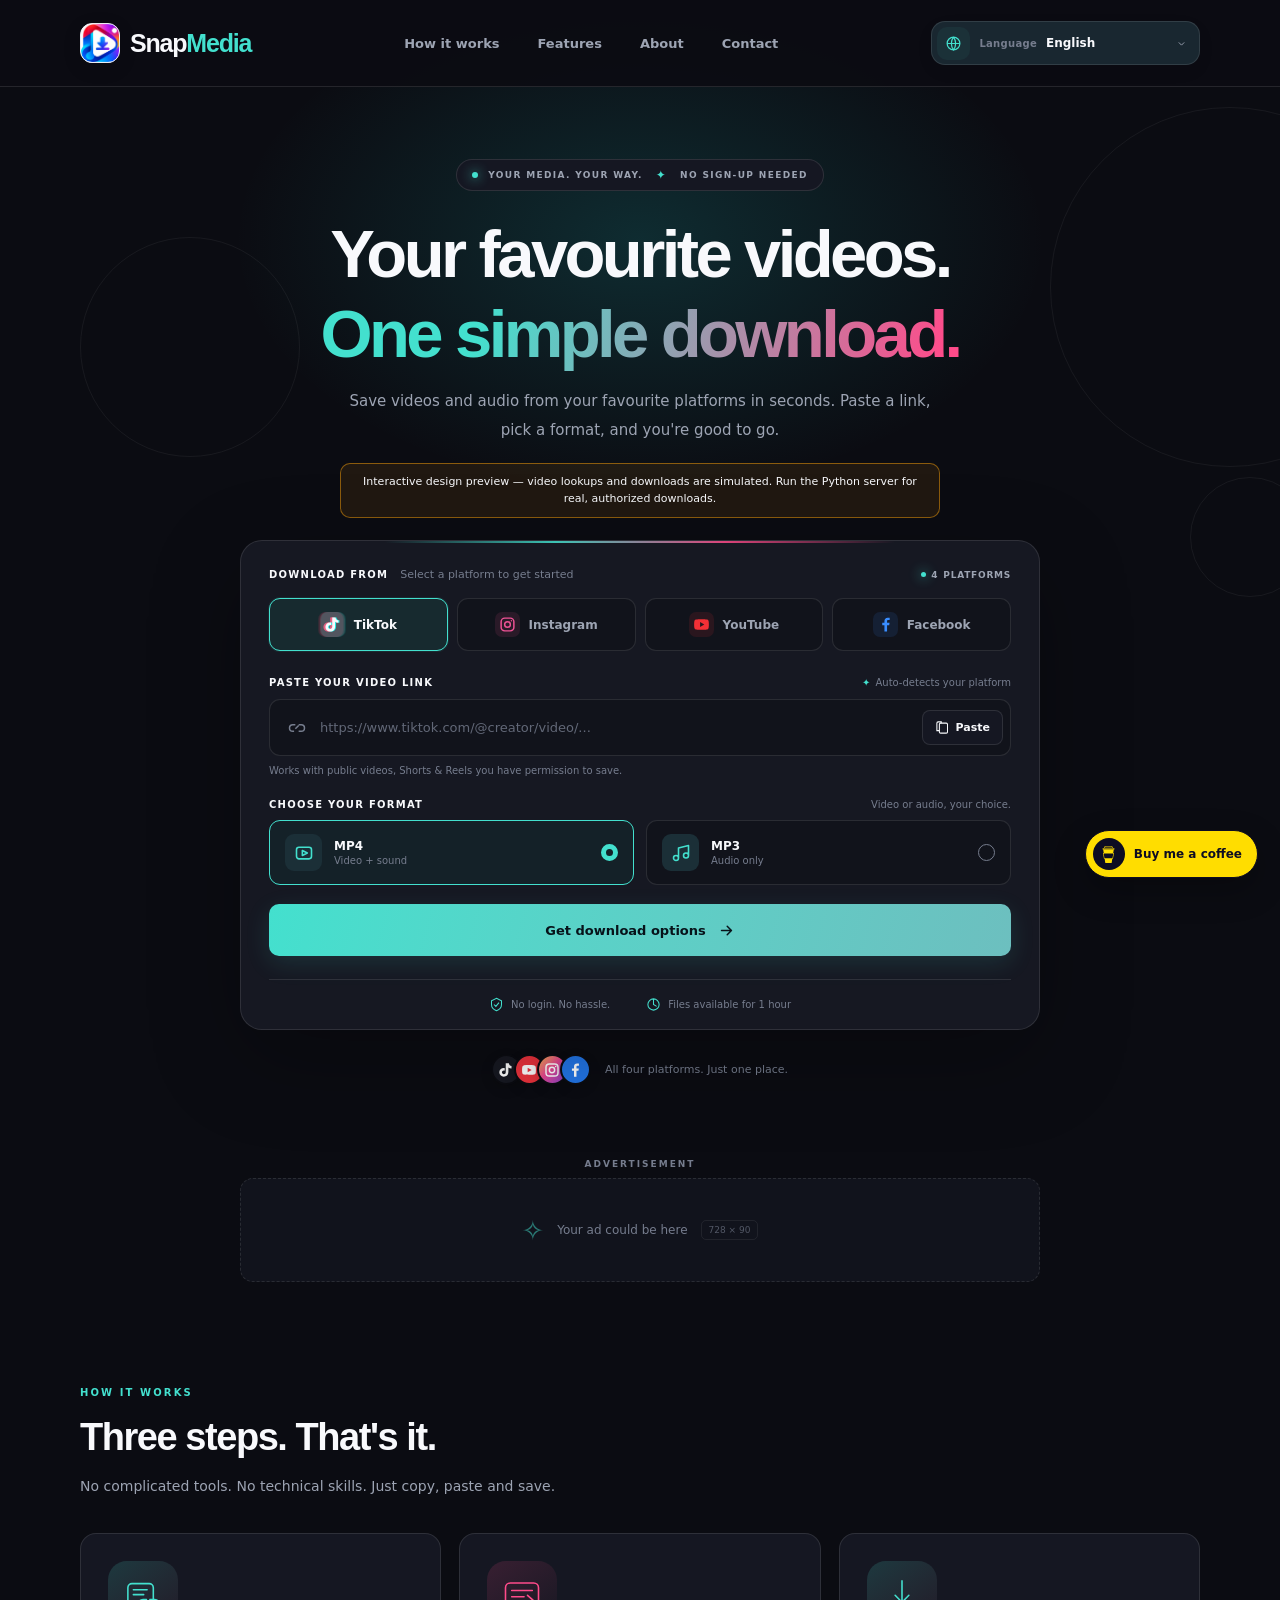
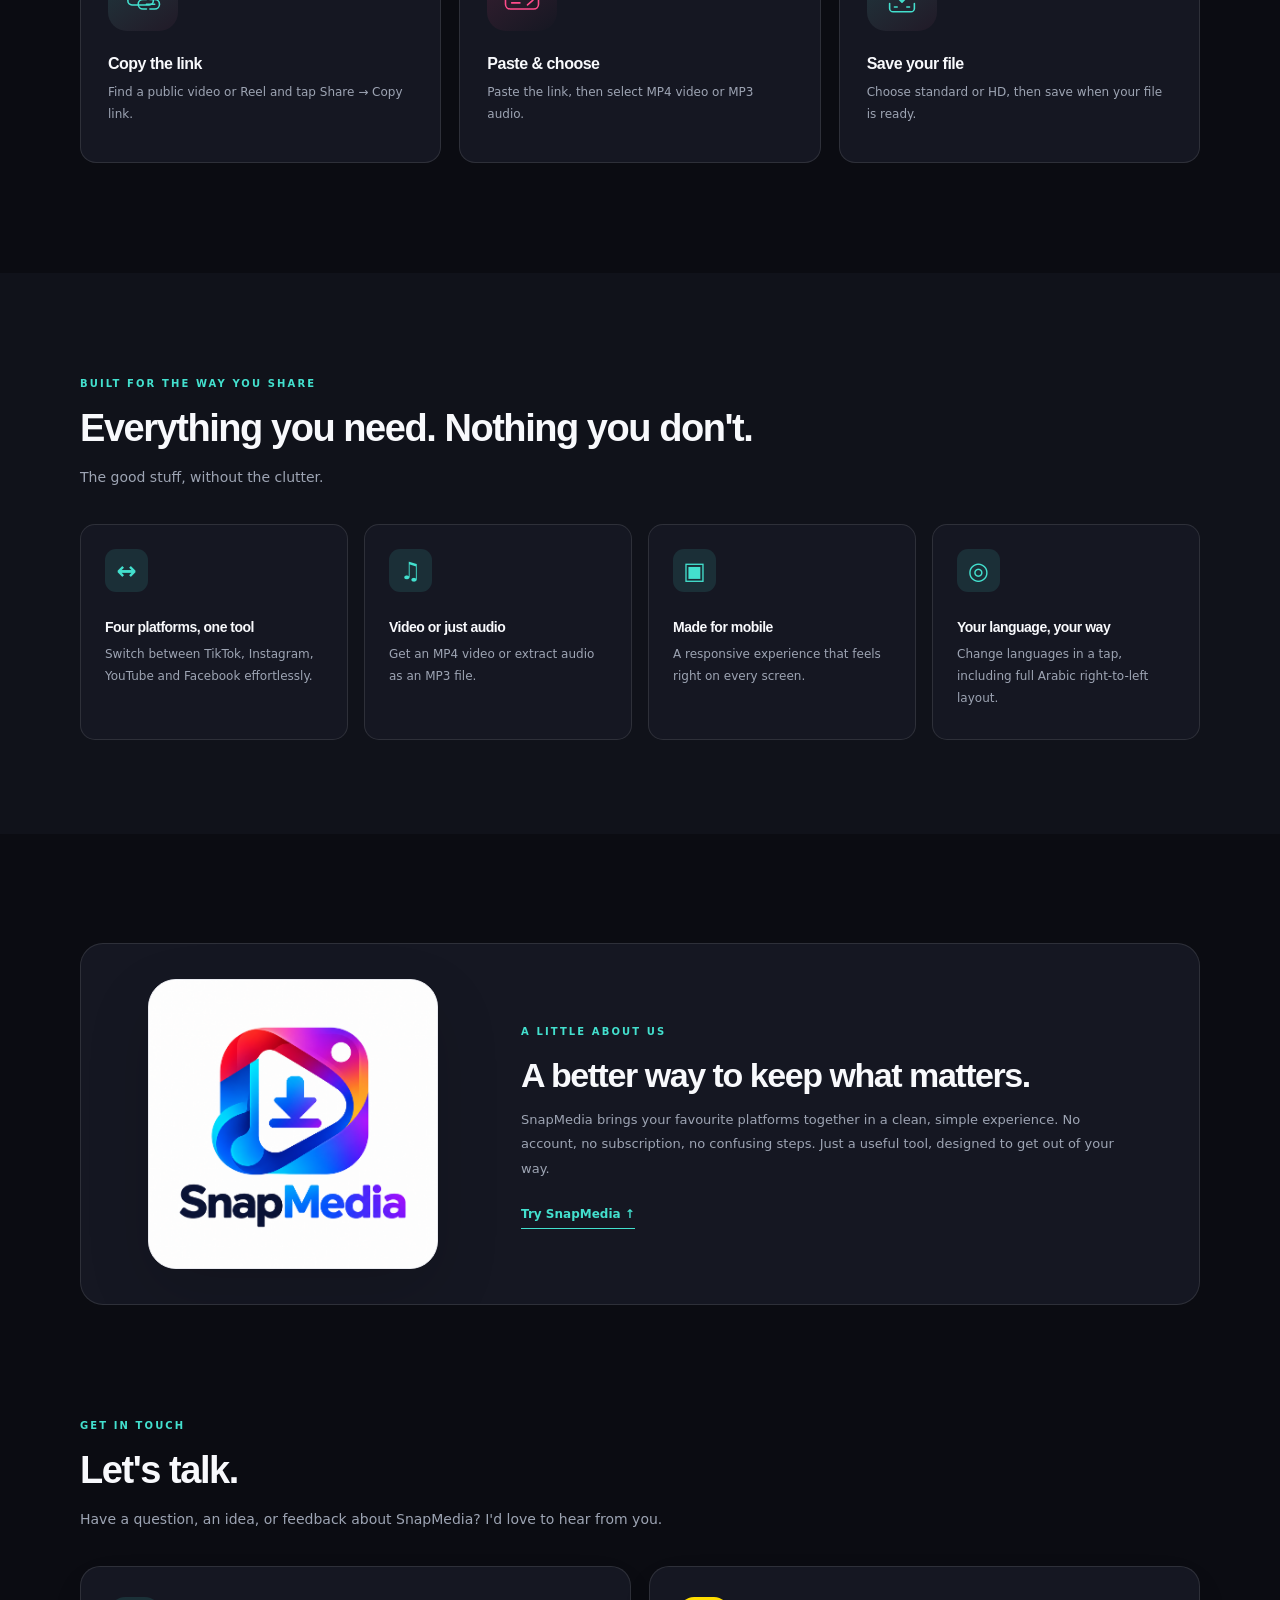
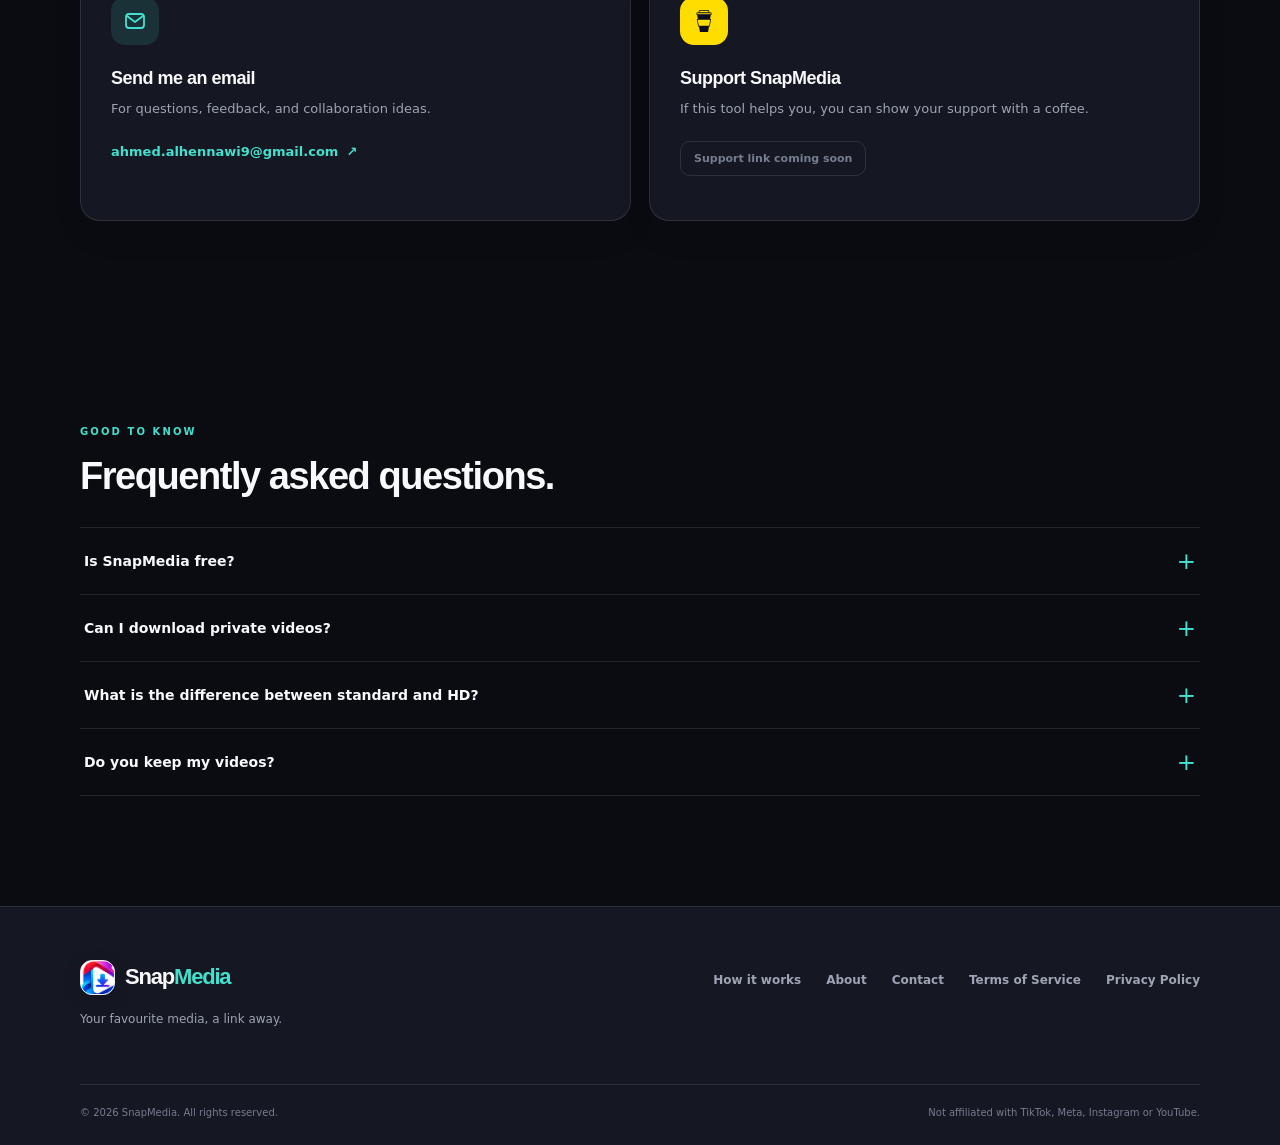
==== commit 998d1a34: "Improve video downloads and site design" ====
--- a/SnapMedia-Interactive-Demo.html
+++ b/SnapMedia-Interactive-Demo.html
@@ -6,10 +6,7 @@
   <meta name="theme-color" content="#0c0e15" id="theme-color">
   <meta name="description" content="SnapMedia is a simple, mobile-friendly downloader for permitted public TikTok, YouTube, Instagram and Facebook media. Choose MP4 or MP3.">
   <title>SnapMedia — One link. All your favourites.</title>
-  
-  
-  
-  
+  <link rel="icon" type="image/svg+xml" href="[data-uri]">
   <style>
 /* SnapMedia — mobile-first, theme-aware visual system */
 :root{font-family:'DM Sans',system-ui,-apple-system,sans-serif;font-synthesis:none;--page:#0b0c12;--surface:#151722;--panel:#161822;--border:rgba(255,255,255,.105);--ink:#f8f9fc;--muted:#9da4b3;--soft:#767d8e;--accent:#43e0ce;--accent2:#ff4b8a;--hero-glow:rgba(34,210,209,.16);--tab-bg:#11131b;--shadow:0 28px 90px rgba(0,0,0,.26);--feature-bg:#10121a;--step-art-circle:#263f3f;scroll-behavior:smooth}
@@ -34,32 +31,70 @@
 @media(max-width:680px){.language-selector{max-width:136px}.language-selector select{max-width:77px;min-width:0;width:77px}}
 @media(max-width:365px){.language-selector{max-width:118px}.language-selector select{max-width:60px;width:60px}}
 
-</style>
-  
-  
-  
-  
+/* Updated identity, controls and contact area */
+[hidden]{display:none!important}
+.icon-sprite{position:absolute;width:0;height:0;overflow:hidden}
+.brand-logo-mark{background:#fff url('[data-uri]